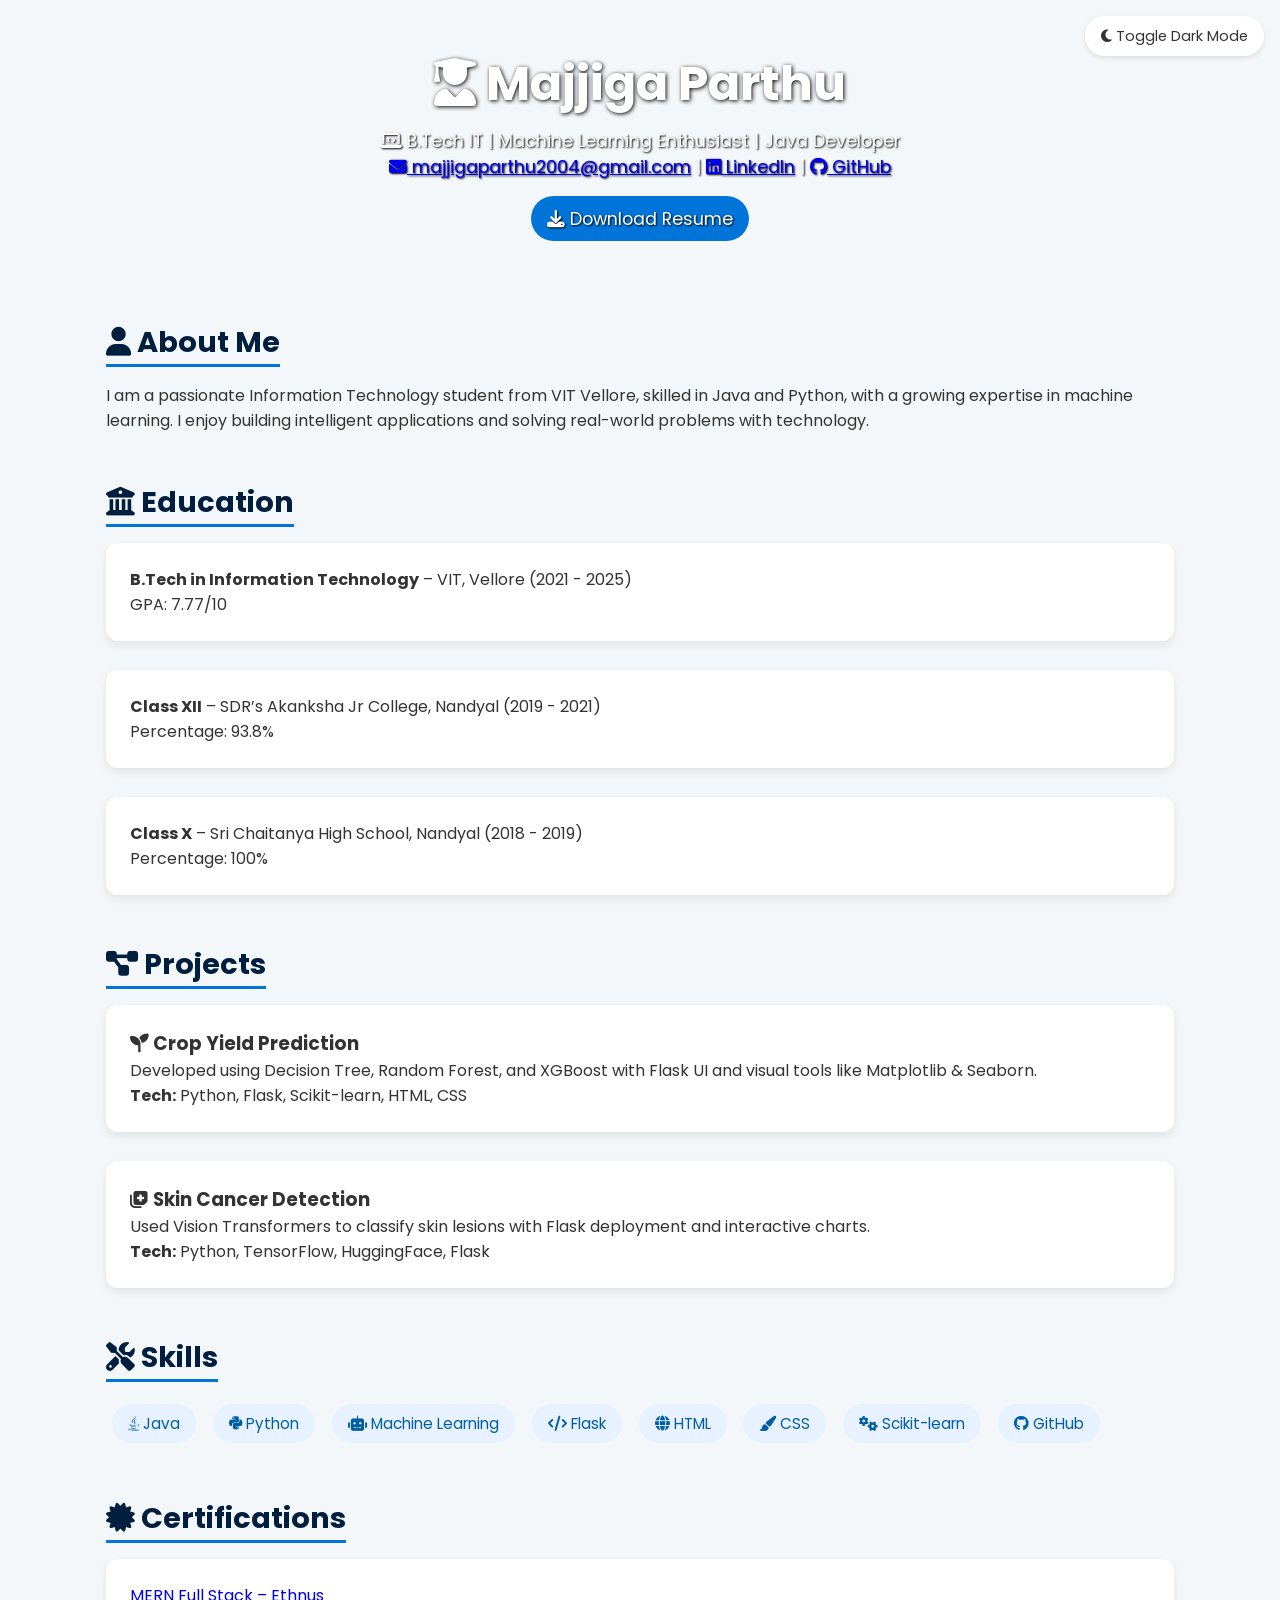
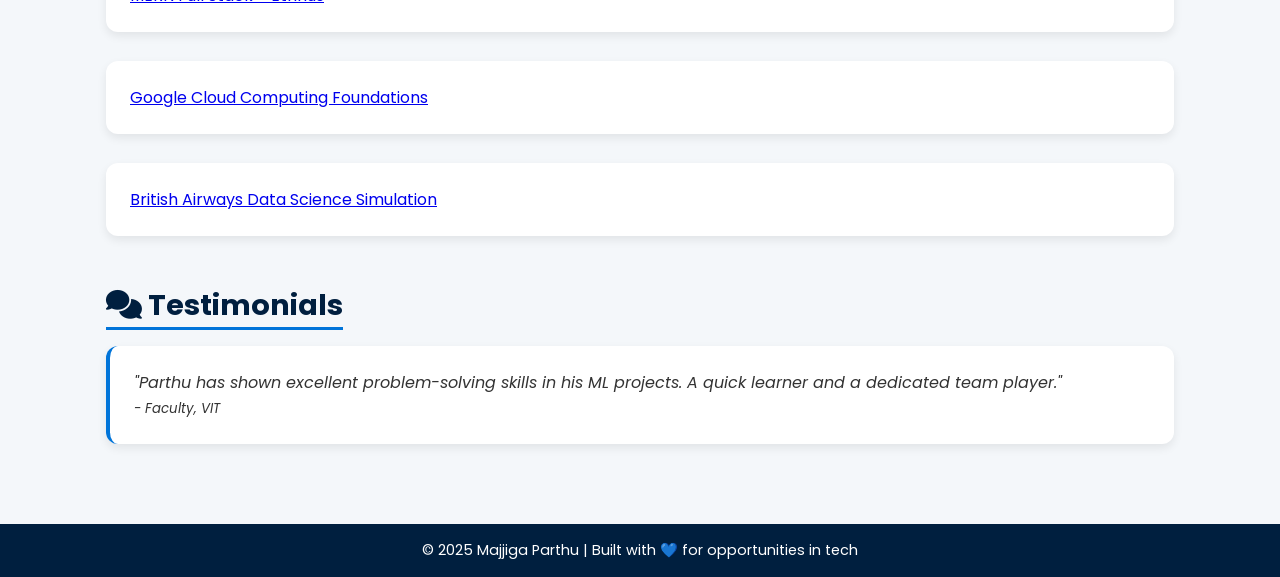
==== index.html @ ce2a1ecc "Add files via upload" ====
<!DOCTYPE html>
<html lang="en">
<head>
  <meta charset="UTF-8" />
  <meta name="viewport" content="width=device-width, initial-scale=1.0" />
  <title>Majjiga Parthu | Portfolio</title>
  <link href="https://fonts.googleapis.com/css2?family=Poppins:wght@300;500;700&display=swap" rel="stylesheet">
  <link rel="stylesheet" href="https://cdnjs.cloudflare.com/ajax/libs/font-awesome/6.5.0/css/all.min.css" crossorigin="anonymous" />
  <style>
    * { margin: 0; padding: 0; box-sizing: border-box; }
    body {
      font-family: 'Poppins', sans-serif;
      background: url('https://www.transparenttextures.com/patterns/connected.png');
      background-color: #f4f7fa;
      color: #333;
      transition: background-color 0.3s ease, color 0.3s ease;
    }
    header {
      background: url('https://images.unsplash.com/photo-1522071820081-009f0129c71c?auto=format&fit=crop&w=1350&q=80') center/cover;
      color: white;
      padding: 3rem 1rem;
      text-align: center;
    }
    header h1 {
      font-size: 3rem;
      margin-bottom: 0.5rem;
      text-shadow: 1px 1px 4px #000;
    }
    header p, header a {
      font-size: 1.1rem;
      text-shadow: 1px 1px 2px #000;
    }
    .dark-toggle {
      position: fixed;
      top: 1rem;
      right: 1rem;
      background: #fff;
      color: #333;
      padding: 0.6rem 1rem;
      border-radius: 30px;
      cursor: pointer;
      font-size: 0.9rem;
      box-shadow: 0 2px 5px rgba(0,0,0,0.1);
      z-index: 1000;
    }
    .container {
      max-width: 1100px;
      margin: auto;
      padding: 2rem 1rem;
    }
    h2 {
      color: #001f3f;
      font-size: 1.8rem;
      margin-bottom: 1rem;
      border-bottom: 3px solid #0074D9;
      display: inline-block;
    }
    .section {
      margin-bottom: 3rem;
      animation: fadeIn 1s ease-in;
    }
    .project, .education-block, .cert-block, .testimonial {
      background: white;
      padding: 1.5rem;
      border-radius: 12px;
      box-shadow: 0 4px 10px rgba(0,0,0,0.08);
      margin-bottom: 1.8rem;
    }
    .skills span {
      display: inline-block;
      background: #e7f1ff;
      color: #005fa3;
      padding: 0.5rem 1rem;
      margin: 0.4rem;
      border-radius: 20px;
      font-size: 0.95rem;
    }
    .testimonial {
      font-style: italic;
      border-left: 4px solid #0074D9;
    }
    .resume-btn {
      display: inline-block;
      margin-top: 1rem;
      padding: 0.6rem 1rem;
      background: #0074D9;
      color: white;
      border-radius: 30px;
      text-decoration: none;
    }
    .contact {
      background: #001f3f;
      color: white;
      padding: 1rem;
      text-align: center;
      font-size: 0.9rem;
    }
    .dark-mode {
      background-color: #111;
      color: #f9f9f9;
    }
    .dark-mode .project, .dark-mode .education-block, .dark-mode .cert-block, .dark-mode .testimonial {
      background: #1e1e1e;
    }
    @keyframes fadeIn {
      from { opacity: 0; transform: translateY(20px); }
      to { opacity: 1; transform: translateY(0); }
    }
  </style>
</head>
<body>
  <div class="dark-toggle" onclick="document.body.classList.toggle('dark-mode')">
    <i class="fas fa-moon"></i> Toggle Dark Mode
  </div>
  <header>
    <h1><i class="fas fa-user-graduate"></i> Majjiga Parthu</h1>
    <p><i class="fas fa-laptop-code"></i> B.Tech IT | Machine Learning Enthusiast | Java Developer</p>
    <p>
      <a href="mailto:majjigaparthu2004@gmail.com"><i class="fas fa-envelope"></i> majjigaparthu2004@gmail.com</a> |
      <a href="https://linkedin.com/in/majjigaparthu" target="_blank"><i class="fab fa-linkedin"></i> LinkedIn</a> |
      <a href="https://github.com/majjigaparthu" target="_blank"><i class="fab fa-github"></i> GitHub</a>
    </p>
    <a class="resume-btn" href="https://drive.google.com/file/d/1QNWYmvA9yGZKZ2zUHZC2v2LKwv2OZk4R/view?usp=sharing" target="_blank">
      <i class="fas fa-download"></i> Download Resume
    </a>
  </header>

  <div class="container">
    <div class="section">
      <h2><i class="fas fa-user"></i> About Me</h2>
      <p>I am a passionate Information Technology student from VIT Vellore, skilled in Java and Python, with a growing expertise in machine learning. I enjoy building intelligent applications and solving real-world problems with technology.</p>
    </div>

    <div class="section">
      <h2><i class="fas fa-university"></i> Education</h2>
      <div class="education-block">
        <strong>B.Tech in Information Technology</strong> – VIT, Vellore (2021 - 2025)<br/>GPA: 7.77/10
      </div>
      <div class="education-block">
        <strong>Class XII</strong> – SDR’s Akanksha Jr College, Nandyal (2019 - 2021)<br/>Percentage: 93.8%
      </div>
      <div class="education-block">
        <strong>Class X</strong> – Sri Chaitanya High School, Nandyal (2018 - 2019)<br/>Percentage: 100%
      </div>
    </div>

    <div class="section">
      <h2><i class="fas fa-project-diagram"></i> Projects</h2>
      <div class="project">
        <h3><i class="fas fa-seedling"></i> Crop Yield Prediction</h3>
        <p>Developed using Decision Tree, Random Forest, and XGBoost with Flask UI and visual tools like Matplotlib & Seaborn.</p>
        <p><strong>Tech:</strong> Python, Flask, Scikit-learn, HTML, CSS</p>
      </div>
      <div class="project">
        <h3><i class="fas fa-notes-medical"></i> Skin Cancer Detection</h3>
        <p>Used Vision Transformers to classify skin lesions with Flask deployment and interactive charts.</p>
        <p><strong>Tech:</strong> Python, TensorFlow, HuggingFace, Flask</p>
      </div>
    </div>

    <div class="section">
      <h2><i class="fas fa-tools"></i> Skills</h2>
      <div class="skills">
        <span><i class="fab fa-java"></i> Java</span>
        <span><i class="fab fa-python"></i> Python</span>
        <span><i class="fas fa-robot"></i> Machine Learning</span>
        <span><i class="fas fa-code"></i> Flask</span>
        <span><i class="fas fa-globe"></i> HTML</span>
        <span><i class="fas fa-paint-brush"></i> CSS</span>
        <span><i class="fas fa-cogs"></i> Scikit-learn</span>
        <span><i class="fab fa-github"></i> GitHub</span>
      </div>
    </div>

    <div class="section">
      <h2><i class="fas fa-certificate"></i> Certifications</h2>
      <div class="cert-block">
        <a href="https://drive.google.com/file/d/1TAq2lgSChCT0bVQu0QEBgh1_pzq6dDM3/view?usp=sharing" target="_blank">MERN Full Stack – Ethnus</a>
      </div>
      <div class="cert-block">
        <a href="https://drive.google.com/file/d/1j60cG4gsbuK1_XK9jXneSBzbaMVG6s2e/view?usp=sharing" target="_blank">Google Cloud Computing Foundations</a>
      </div>
      <div class="cert-block">
        <a href="https://drive.google.com/file/d/13ejUbgXG9OzSbZu1PFc1P-TKfFFwJHSD/view?usp=sharing" target="_blank">British Airways Data Science Simulation</a>
      </div>
    </div>

    <div class="section">
      <h2><i class="fas fa-comments"></i> Testimonials</h2>
      <div class="testimonial">
        "Parthu has shown excellent problem-solving skills in his ML projects. A quick learner and a dedicated team player."
        <br><small>- Faculty, VIT</small>
      </div>
    </div>
  </div>

  <div class="contact">
    <p>&copy; 2025 Majjiga Parthu | Built with 💙 for opportunities in tech</p>
  </div>
</body>
</html>
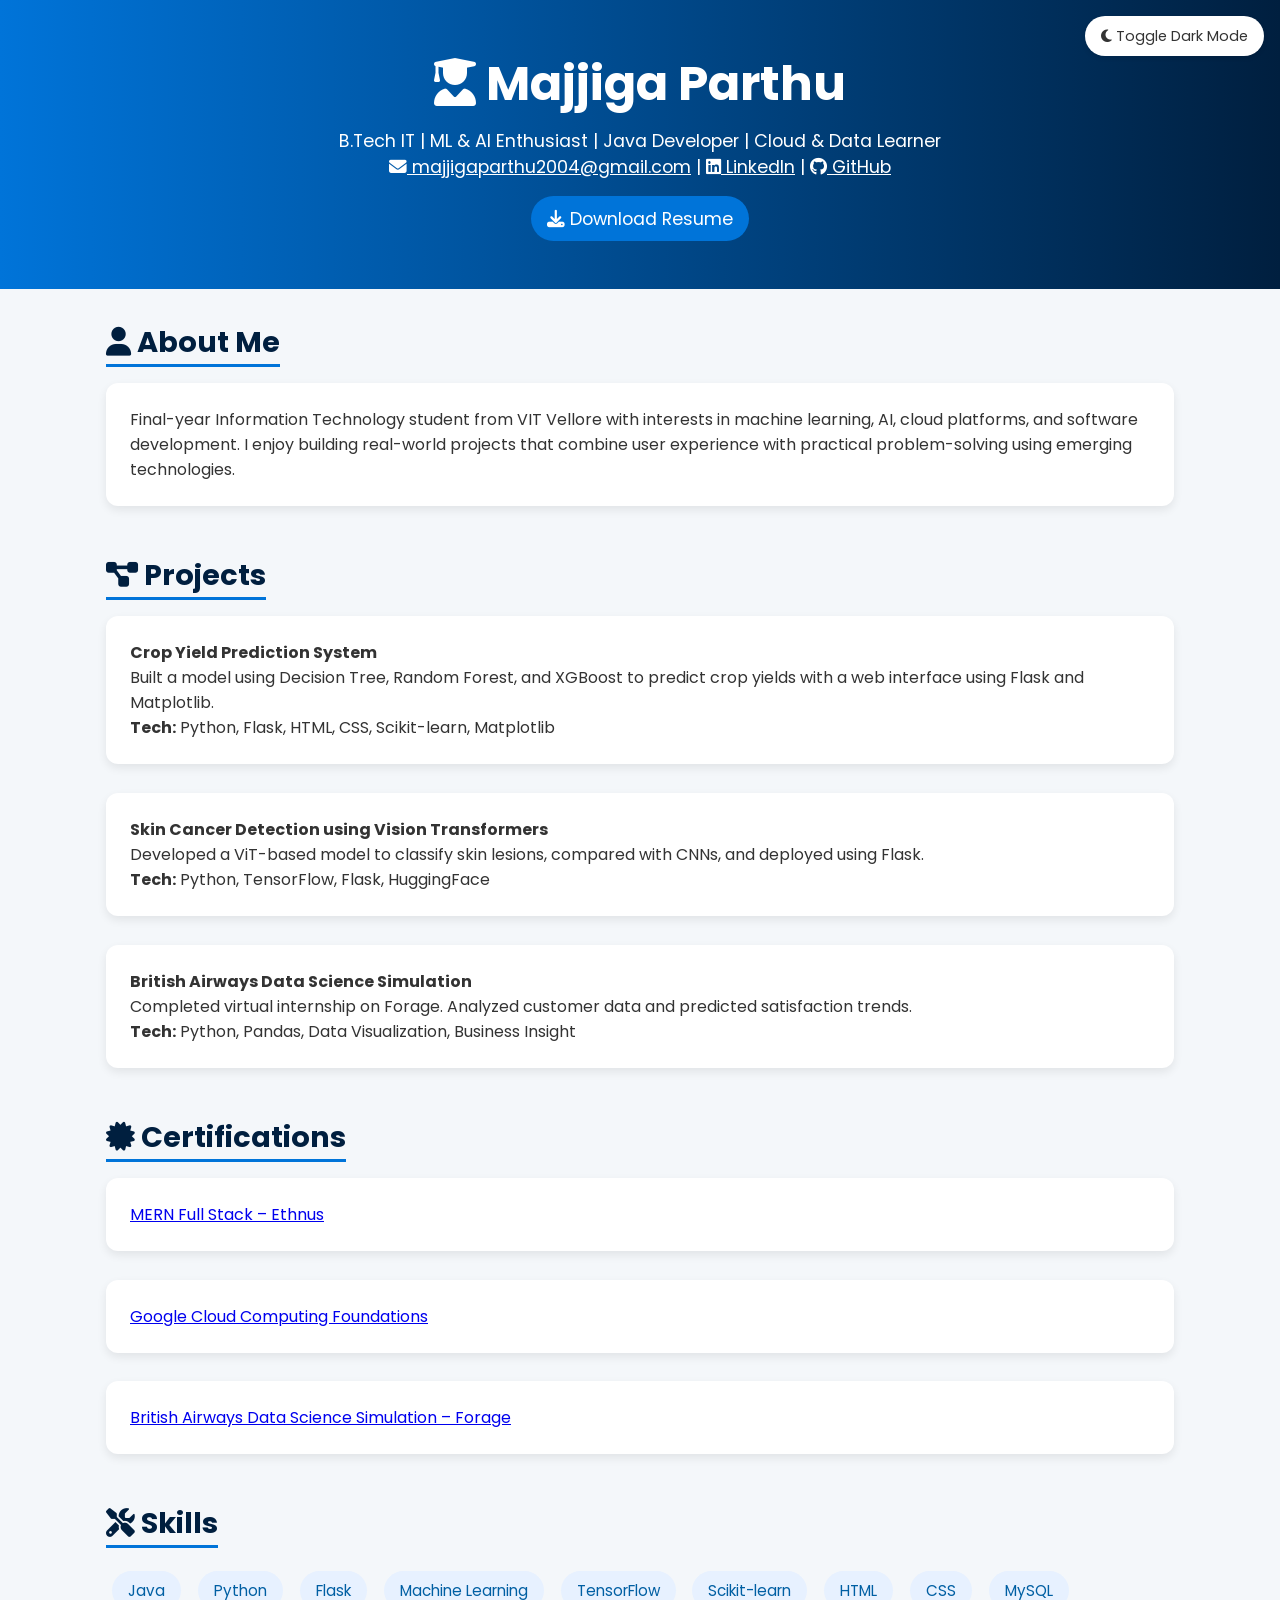
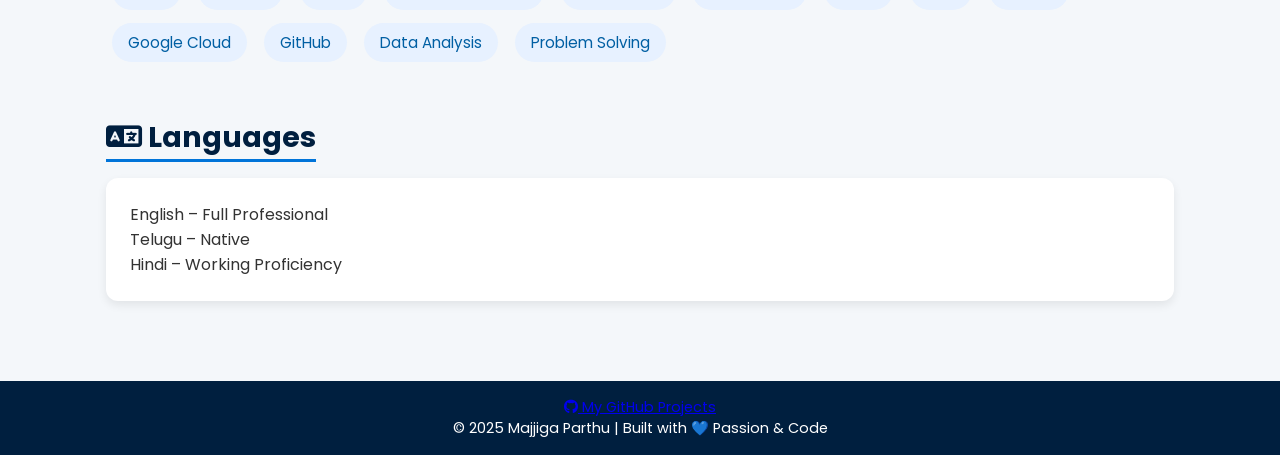
==== commit 4bcbf740: "Add files via upload" ====
--- a/index.html
+++ b/index.html
@@ -10,13 +10,11 @@
     * { margin: 0; padding: 0; box-sizing: border-box; }
     body {
       font-family: 'Poppins', sans-serif;
-      background: url('https://www.transparenttextures.com/patterns/connected.png');
       background-color: #f4f7fa;
       color: #333;
-      transition: background-color 0.3s ease, color 0.3s ease;
     }
     header {
-      background: url('https://images.unsplash.com/photo-1522071820081-009f0129c71c?auto=format&fit=crop&w=1350&q=80') center/cover;
+      background: linear-gradient(to right, #0074D9, #001f3f);
       color: white;
       padding: 3rem 1rem;
       text-align: center;
@@ -24,11 +22,10 @@
     header h1 {
       font-size: 3rem;
       margin-bottom: 0.5rem;
-      text-shadow: 1px 1px 4px #000;
     }
     header p, header a {
       font-size: 1.1rem;
-      text-shadow: 1px 1px 2px #000;
+      color: #fff;
     }
     .dark-toggle {
       position: fixed;
@@ -57,9 +54,8 @@
     }
     .section {
       margin-bottom: 3rem;
-      animation: fadeIn 1s ease-in;
     }
-    .project, .education-block, .cert-block, .testimonial {
+    .block {
       background: white;
       padding: 1.5rem;
       border-radius: 12px;
@@ -74,10 +70,6 @@
       margin: 0.4rem;
       border-radius: 20px;
       font-size: 0.95rem;
-    }
-    .testimonial {
-      font-style: italic;
-      border-left: 4px solid #0074D9;
     }
     .resume-btn {
       display: inline-block;
@@ -95,17 +87,6 @@
       text-align: center;
       font-size: 0.9rem;
     }
-    .dark-mode {
-      background-color: #111;
-      color: #f9f9f9;
-    }
-    .dark-mode .project, .dark-mode .education-block, .dark-mode .cert-block, .dark-mode .testimonial {
-      background: #1e1e1e;
-    }
-    @keyframes fadeIn {
-      from { opacity: 0; transform: translateY(20px); }
-      to { opacity: 1; transform: translateY(0); }
-    }
   </style>
 </head>
 <body>
@@ -114,13 +95,13 @@
   </div>
   <header>
     <h1><i class="fas fa-user-graduate"></i> Majjiga Parthu</h1>
-    <p><i class="fas fa-laptop-code"></i> B.Tech IT | Machine Learning Enthusiast | Java Developer</p>
+    <p>B.Tech IT | ML & AI Enthusiast | Java Developer | Cloud & Data Learner</p>
     <p>
       <a href="mailto:majjigaparthu2004@gmail.com"><i class="fas fa-envelope"></i> majjigaparthu2004@gmail.com</a> |
       <a href="https://linkedin.com/in/majjigaparthu" target="_blank"><i class="fab fa-linkedin"></i> LinkedIn</a> |
       <a href="https://github.com/majjigaparthu" target="_blank"><i class="fab fa-github"></i> GitHub</a>
     </p>
-    <a class="resume-btn" href="https://drive.google.com/file/d/1QNWYmvA9yGZKZ2zUHZC2v2LKwv2OZk4R/view?usp=sharing" target="_blank">
+    <a class="resume-btn" href="https://drive.google.com/file/d/1IBHWoIm_-10Z3gef0_3VVFaiUUsa8BOd/view?usp=sharing" target="_blank">
       <i class="fas fa-download"></i> Download Resume
     </a>
   </header>
@@ -128,74 +109,75 @@
   <div class="container">
     <div class="section">
       <h2><i class="fas fa-user"></i> About Me</h2>
-      <p>I am a passionate Information Technology student from VIT Vellore, skilled in Java and Python, with a growing expertise in machine learning. I enjoy building intelligent applications and solving real-world problems with technology.</p>
-    </div>
-
-    <div class="section">
-      <h2><i class="fas fa-university"></i> Education</h2>
-      <div class="education-block">
-        <strong>B.Tech in Information Technology</strong> – VIT, Vellore (2021 - 2025)<br/>GPA: 7.77/10
-      </div>
-      <div class="education-block">
-        <strong>Class XII</strong> – SDR’s Akanksha Jr College, Nandyal (2019 - 2021)<br/>Percentage: 93.8%
-      </div>
-      <div class="education-block">
-        <strong>Class X</strong> – Sri Chaitanya High School, Nandyal (2018 - 2019)<br/>Percentage: 100%
+      <div class="block">
+        <p>Final-year Information Technology student from VIT Vellore with interests in machine learning, AI, cloud platforms, and software development. I enjoy building real-world projects that combine user experience with practical problem-solving using emerging technologies.</p>
       </div>
     </div>
 
     <div class="section">
       <h2><i class="fas fa-project-diagram"></i> Projects</h2>
-      <div class="project">
-        <h3><i class="fas fa-seedling"></i> Crop Yield Prediction</h3>
-        <p>Developed using Decision Tree, Random Forest, and XGBoost with Flask UI and visual tools like Matplotlib & Seaborn.</p>
-        <p><strong>Tech:</strong> Python, Flask, Scikit-learn, HTML, CSS</p>
+      <div class="block">
+        <strong>Crop Yield Prediction System</strong><br/>
+        Built a model using Decision Tree, Random Forest, and XGBoost to predict crop yields with a web interface using Flask and Matplotlib.
+        <br/><strong>Tech:</strong> Python, Flask, HTML, CSS, Scikit-learn, Matplotlib
       </div>
-      <div class="project">
-        <h3><i class="fas fa-notes-medical"></i> Skin Cancer Detection</h3>
-        <p>Used Vision Transformers to classify skin lesions with Flask deployment and interactive charts.</p>
-        <p><strong>Tech:</strong> Python, TensorFlow, HuggingFace, Flask</p>
+      <div class="block">
+        <strong>Skin Cancer Detection using Vision Transformers</strong><br/>
+        Developed a ViT-based model to classify skin lesions, compared with CNNs, and deployed using Flask.
+        <br/><strong>Tech:</strong> Python, TensorFlow, Flask, HuggingFace
+      </div>
+      <div class="block">
+        <strong>British Airways Data Science Simulation</strong><br/>
+        Completed virtual internship on Forage. Analyzed customer data and predicted satisfaction trends.
+        <br/><strong>Tech:</strong> Python, Pandas, Data Visualization, Business Insight
+      </div>
+    </div>
+
+    <div class="section">
+      <h2><i class="fas fa-certificate"></i> Certifications</h2>
+      <div class="block">
+        <a href="https://drive.google.com/file/d/1TAq2lgSChCT0bVQu0QEBgh1_pzq6dDM3/view?usp=sharing" target="_blank">MERN Full Stack – Ethnus</a>
+      </div>
+      <div class="block">
+        <a href="https://drive.google.com/file/d/1j60cG4gsbuK1_XK9jXneSBzbaMVG6s2e/view?usp=sharing" target="_blank">Google Cloud Computing Foundations</a>
+      </div>
+      <div class="block">
+        <a href="https://drive.google.com/file/d/13ejUbgXG9OzSbZu1PFc1P-TKfFFwJHSD/view?usp=sharing" target="_blank">British Airways Data Science Simulation – Forage</a>
       </div>
     </div>
 
     <div class="section">
       <h2><i class="fas fa-tools"></i> Skills</h2>
       <div class="skills">
-        <span><i class="fab fa-java"></i> Java</span>
-        <span><i class="fab fa-python"></i> Python</span>
-        <span><i class="fas fa-robot"></i> Machine Learning</span>
-        <span><i class="fas fa-code"></i> Flask</span>
-        <span><i class="fas fa-globe"></i> HTML</span>
-        <span><i class="fas fa-paint-brush"></i> CSS</span>
-        <span><i class="fas fa-cogs"></i> Scikit-learn</span>
-        <span><i class="fab fa-github"></i> GitHub</span>
+        <span>Java</span>
+        <span>Python</span>
+        <span>Flask</span>
+        <span>Machine Learning</span>
+        <span>TensorFlow</span>
+        <span>Scikit-learn</span>
+        <span>HTML</span>
+        <span>CSS</span>
+        <span>MySQL</span>
+        <span>Google Cloud</span>
+        <span>GitHub</span>
+        <span>Data Analysis</span>
+        <span>Problem Solving</span>
       </div>
     </div>
 
     <div class="section">
-      <h2><i class="fas fa-certificate"></i> Certifications</h2>
-      <div class="cert-block">
-        <a href="https://drive.google.com/file/d/1TAq2lgSChCT0bVQu0QEBgh1_pzq6dDM3/view?usp=sharing" target="_blank">MERN Full Stack – Ethnus</a>
-      </div>
-      <div class="cert-block">
-        <a href="https://drive.google.com/file/d/1j60cG4gsbuK1_XK9jXneSBzbaMVG6s2e/view?usp=sharing" target="_blank">Google Cloud Computing Foundations</a>
-      </div>
-      <div class="cert-block">
-        <a href="https://drive.google.com/file/d/13ejUbgXG9OzSbZu1PFc1P-TKfFFwJHSD/view?usp=sharing" target="_blank">British Airways Data Science Simulation</a>
-      </div>
-    </div>
-
-    <div class="section">
-      <h2><i class="fas fa-comments"></i> Testimonials</h2>
-      <div class="testimonial">
-        "Parthu has shown excellent problem-solving skills in his ML projects. A quick learner and a dedicated team player."
-        <br><small>- Faculty, VIT</small>
+      <h2><i class="fas fa-language"></i> Languages</h2>
+      <div class="block">
+        English – Full Professional<br/>
+        Telugu – Native<br/>
+        Hindi – Working Proficiency
       </div>
     </div>
   </div>
 
   <div class="contact">
-    <p>&copy; 2025 Majjiga Parthu | Built with 💙 for opportunities in tech</p>
+    <p><a href="https://github.com/majjigaparthu" target="_blank"><i class="fab fa-github"></i> My GitHub Projects</a><br/>
+    &copy; 2025 Majjiga Parthu | Built with 💙 Passion & Code</p>
   </div>
 </body>
 </html>
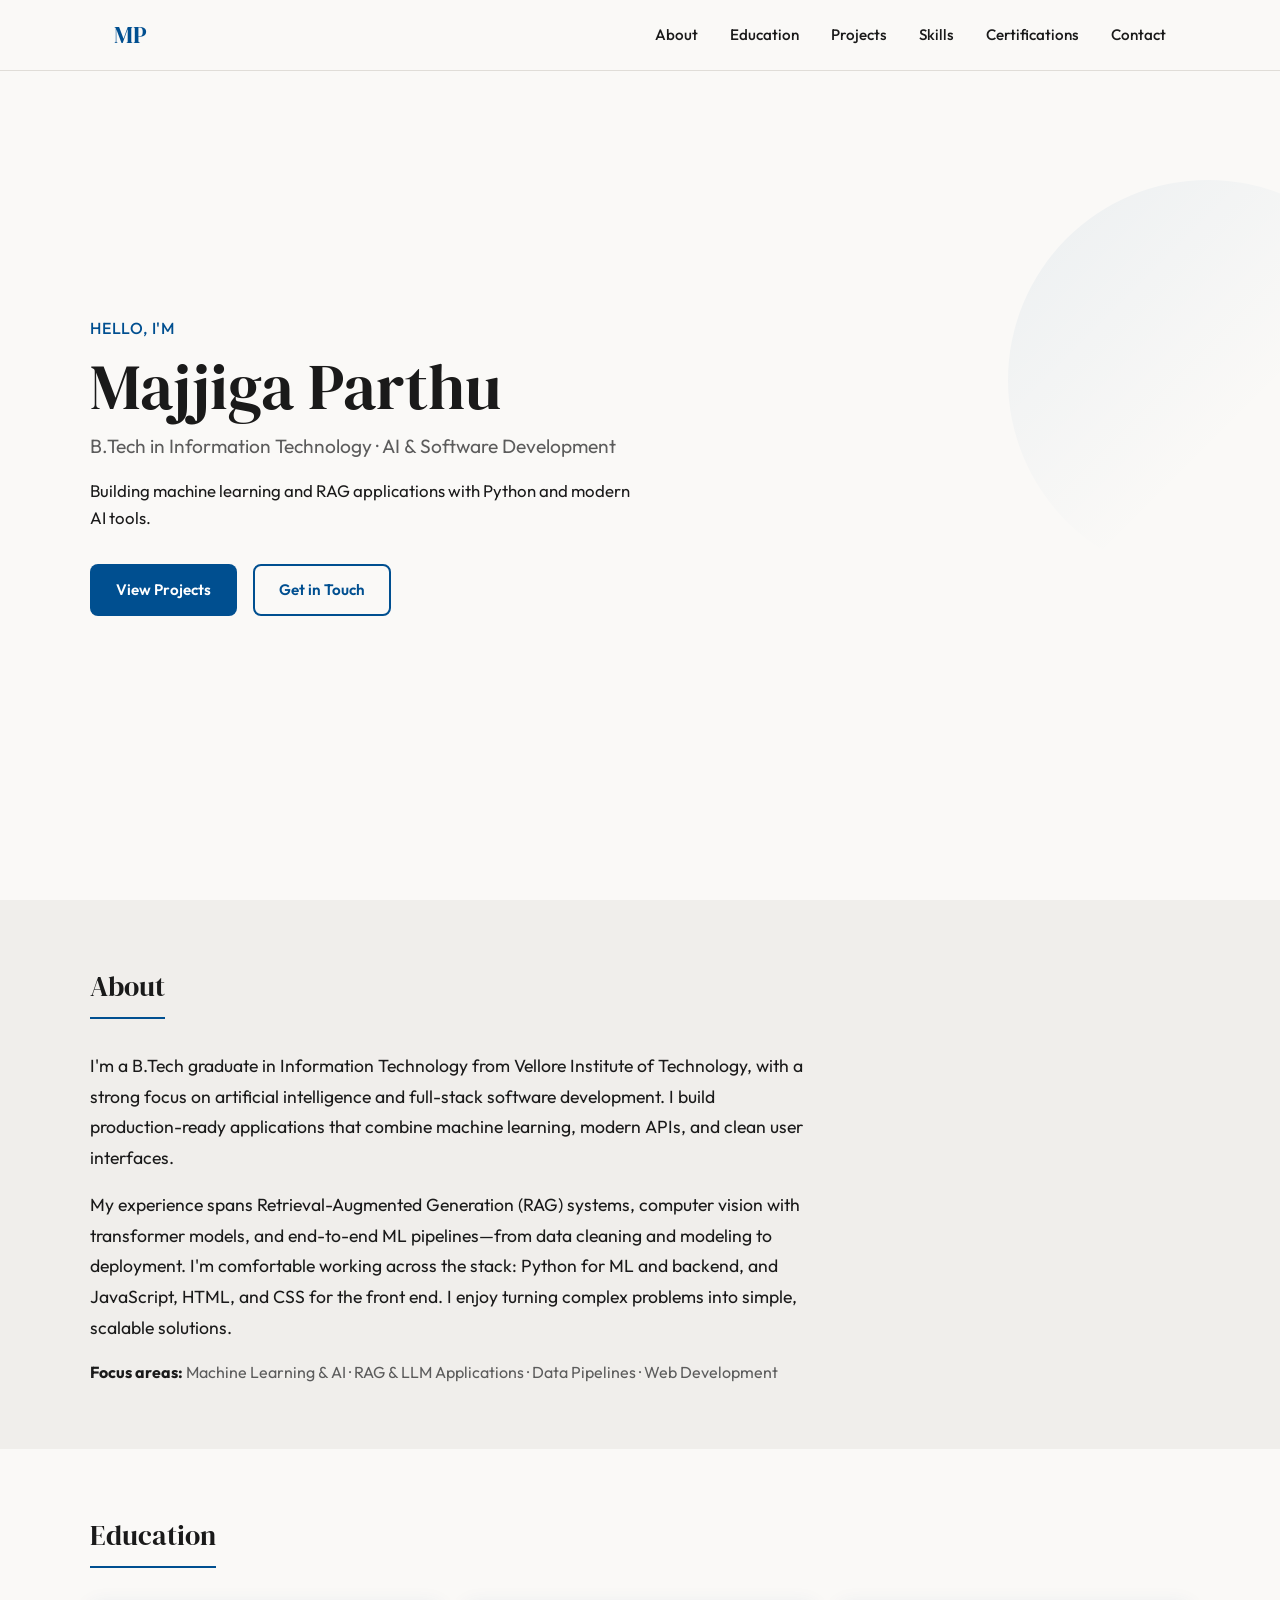
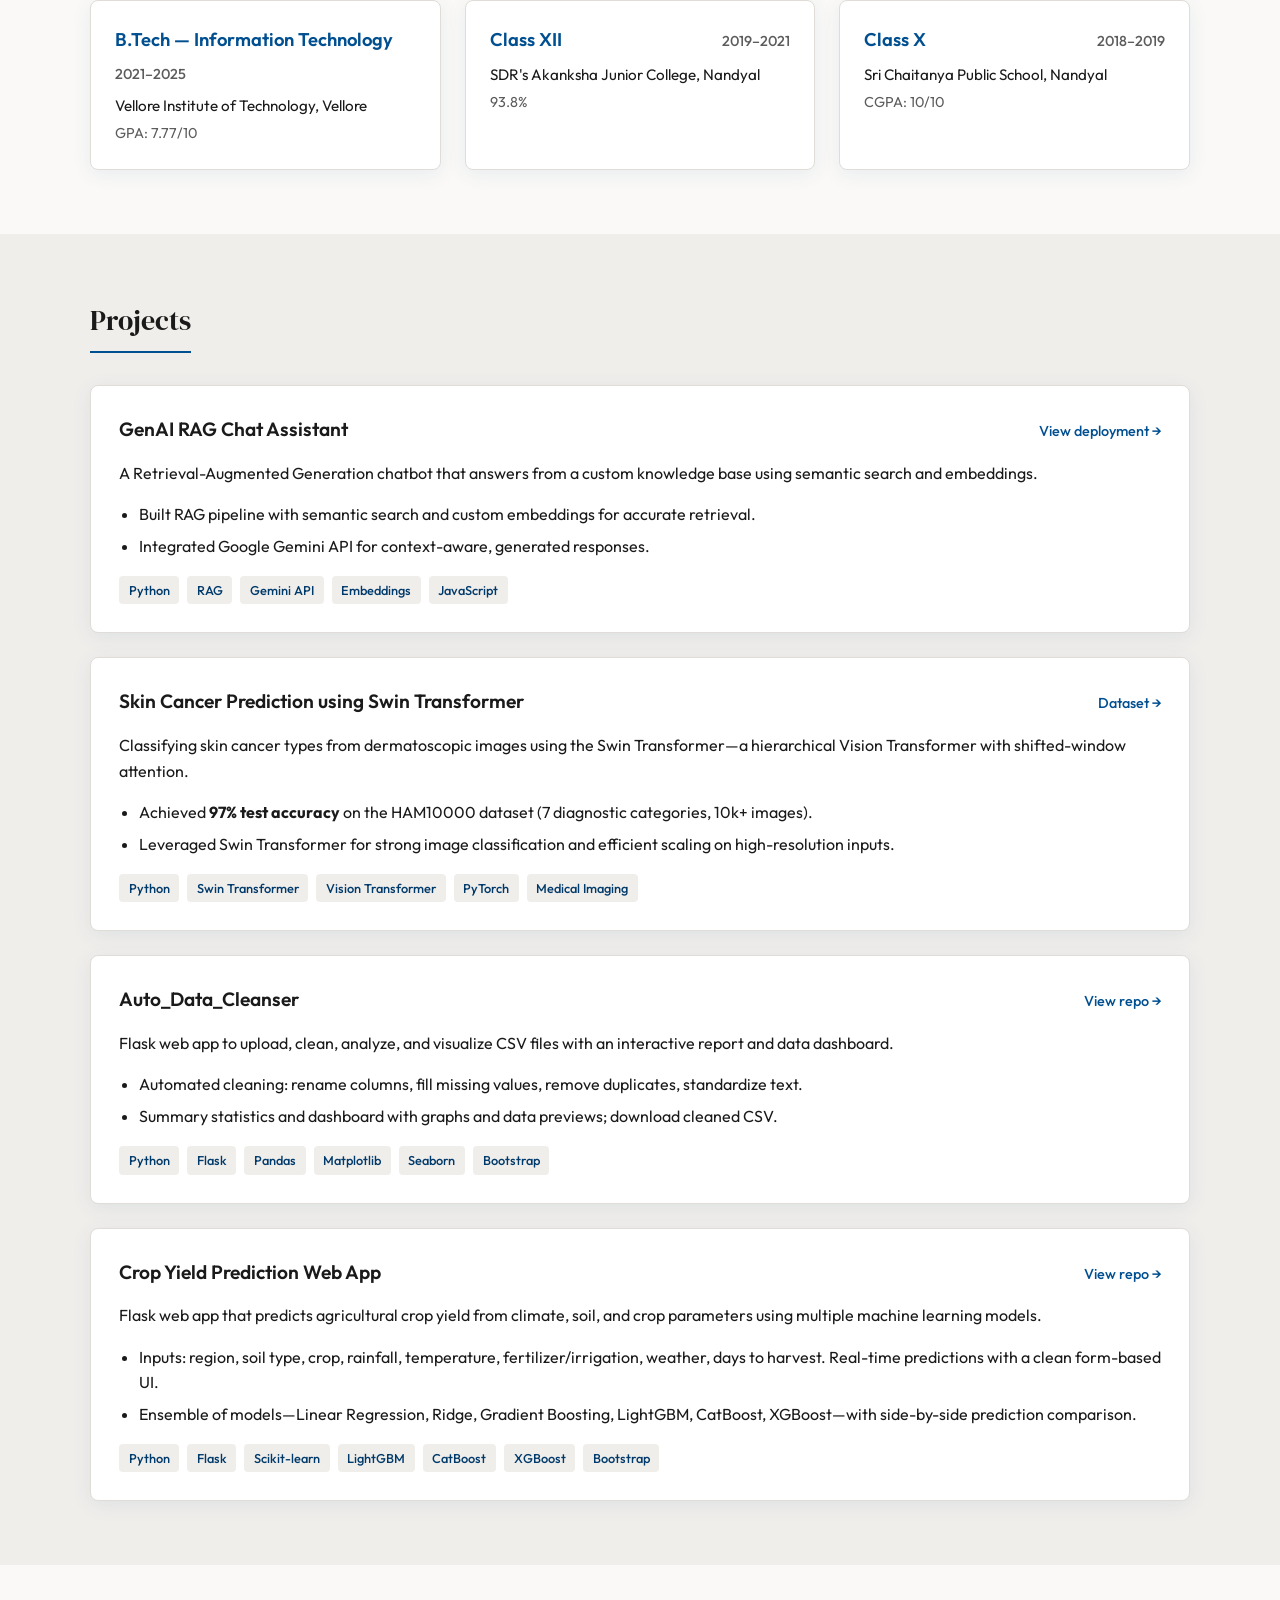
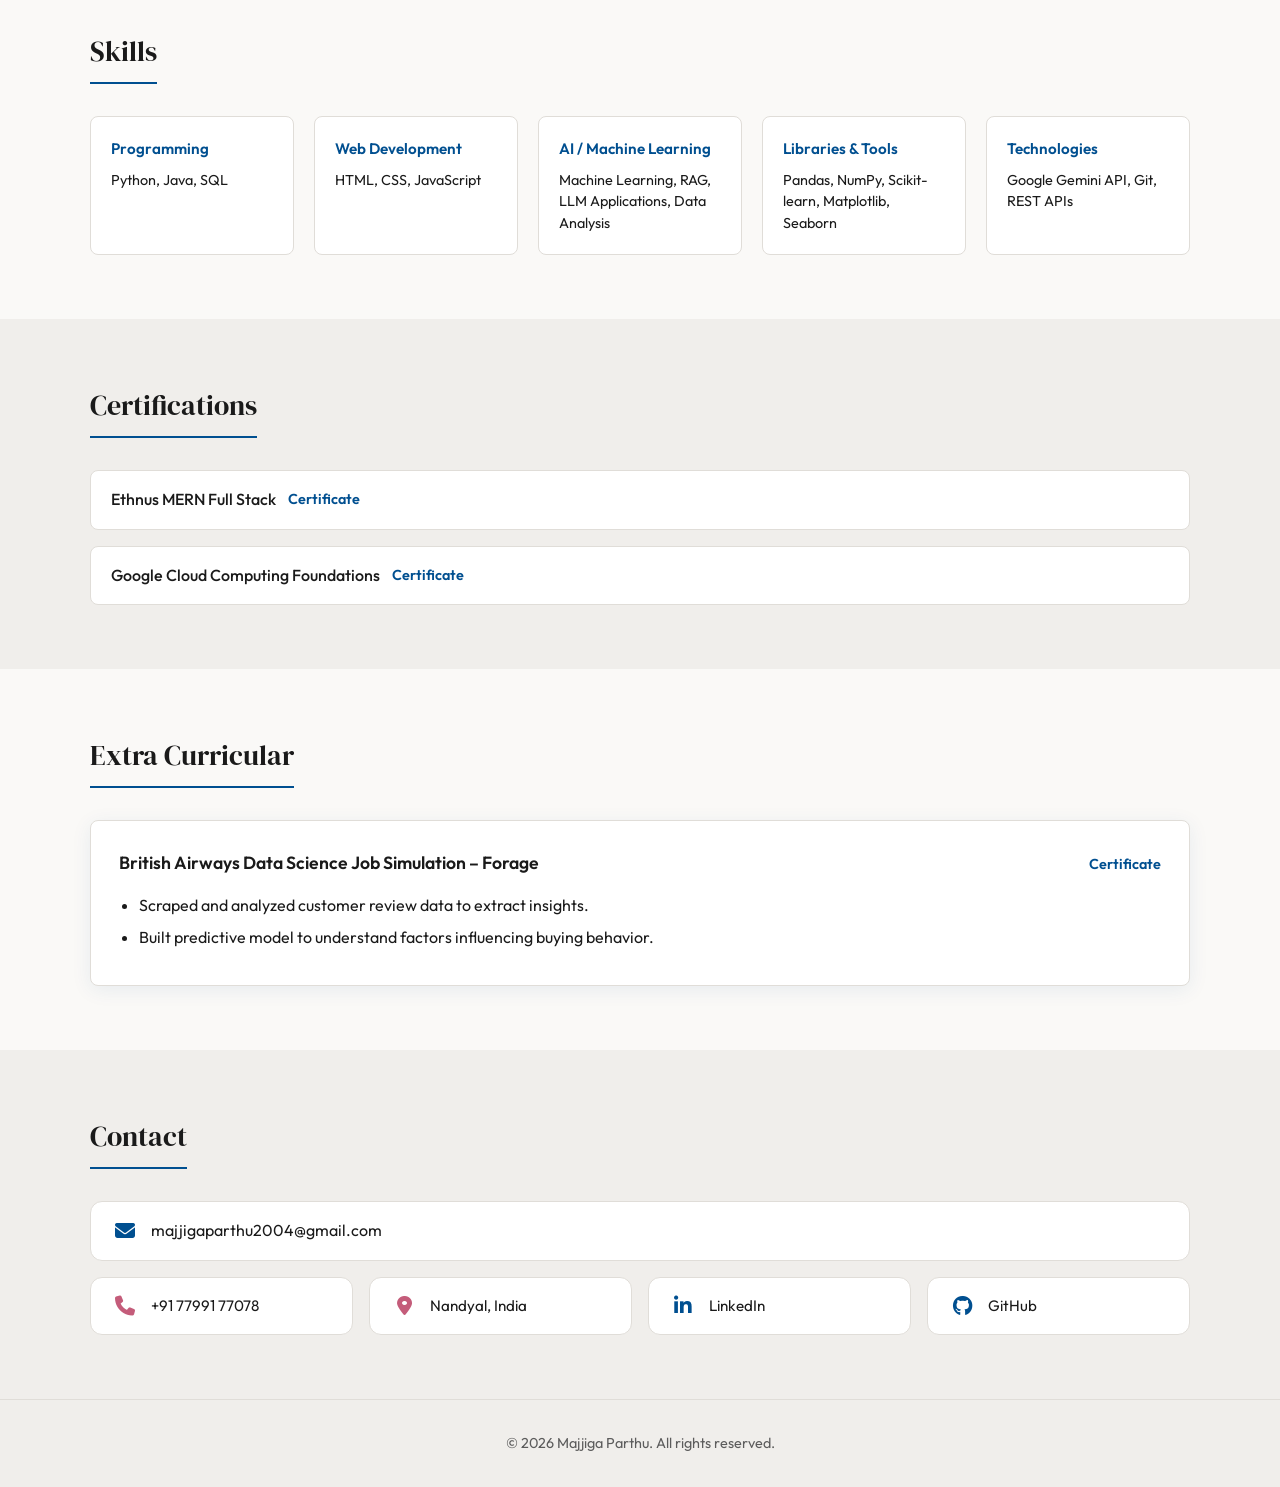
==== commit bd67bb02: "Initial commit" ====
--- a/index.html
+++ b/index.html
@@ -1,183 +1,248 @@
-<!DOCTYPE html>
-<html lang="en">
-<head>
-  <meta charset="UTF-8" />
-  <meta name="viewport" content="width=device-width, initial-scale=1.0" />
-  <title>Majjiga Parthu | Portfolio</title>
-  <link href="https://fonts.googleapis.com/css2?family=Poppins:wght@300;500;700&display=swap" rel="stylesheet">
-  <link rel="stylesheet" href="https://cdnjs.cloudflare.com/ajax/libs/font-awesome/6.5.0/css/all.min.css" crossorigin="anonymous" />
-  <style>
-    * { margin: 0; padding: 0; box-sizing: border-box; }
-    body {
-      font-family: 'Poppins', sans-serif;
-      background-color: #f4f7fa;
-      color: #333;
-    }
-    header {
-      background: linear-gradient(to right, #0074D9, #001f3f);
-      color: white;
-      padding: 3rem 1rem;
-      text-align: center;
-    }
-    header h1 {
-      font-size: 3rem;
-      margin-bottom: 0.5rem;
-    }
-    header p, header a {
-      font-size: 1.1rem;
-      color: #fff;
-    }
-    .dark-toggle {
-      position: fixed;
-      top: 1rem;
-      right: 1rem;
-      background: #fff;
-      color: #333;
-      padding: 0.6rem 1rem;
-      border-radius: 30px;
-      cursor: pointer;
-      font-size: 0.9rem;
-      box-shadow: 0 2px 5px rgba(0,0,0,0.1);
-      z-index: 1000;
-    }
-    .container {
-      max-width: 1100px;
-      margin: auto;
-      padding: 2rem 1rem;
-    }
-    h2 {
-      color: #001f3f;
-      font-size: 1.8rem;
-      margin-bottom: 1rem;
-      border-bottom: 3px solid #0074D9;
-      display: inline-block;
-    }
-    .section {
-      margin-bottom: 3rem;
-    }
-    .block {
-      background: white;
-      padding: 1.5rem;
-      border-radius: 12px;
-      box-shadow: 0 4px 10px rgba(0,0,0,0.08);
-      margin-bottom: 1.8rem;
-    }
-    .skills span {
-      display: inline-block;
-      background: #e7f1ff;
-      color: #005fa3;
-      padding: 0.5rem 1rem;
-      margin: 0.4rem;
-      border-radius: 20px;
-      font-size: 0.95rem;
-    }
-    .resume-btn {
-      display: inline-block;
-      margin-top: 1rem;
-      padding: 0.6rem 1rem;
-      background: #0074D9;
-      color: white;
-      border-radius: 30px;
-      text-decoration: none;
-    }
-    .contact {
-      background: #001f3f;
-      color: white;
-      padding: 1rem;
-      text-align: center;
-      font-size: 0.9rem;
-    }
-  </style>
-</head>
-<body>
-  <div class="dark-toggle" onclick="document.body.classList.toggle('dark-mode')">
-    <i class="fas fa-moon"></i> Toggle Dark Mode
-  </div>
-  <header>
-    <h1><i class="fas fa-user-graduate"></i> Majjiga Parthu</h1>
-    <p>B.Tech IT | ML & AI Enthusiast | Java Developer | Cloud & Data Learner</p>
-    <p>
-      <a href="mailto:majjigaparthu2004@gmail.com"><i class="fas fa-envelope"></i> majjigaparthu2004@gmail.com</a> |
-      <a href="https://linkedin.com/in/majjigaparthu" target="_blank"><i class="fab fa-linkedin"></i> LinkedIn</a> |
-      <a href="https://github.com/majjigaparthu" target="_blank"><i class="fab fa-github"></i> GitHub</a>
-    </p>
-    <a class="resume-btn" href="https://drive.google.com/file/d/1IBHWoIm_-10Z3gef0_3VVFaiUUsa8BOd/view?usp=sharing" target="_blank">
-      <i class="fas fa-download"></i> Download Resume
-    </a>
-  </header>
-
-  <div class="container">
-    <div class="section">
-      <h2><i class="fas fa-user"></i> About Me</h2>
-      <div class="block">
-        <p>Final-year Information Technology student from VIT Vellore with interests in machine learning, AI, cloud platforms, and software development. I enjoy building real-world projects that combine user experience with practical problem-solving using emerging technologies.</p>
-      </div>
-    </div>
-
-    <div class="section">
-      <h2><i class="fas fa-project-diagram"></i> Projects</h2>
-      <div class="block">
-        <strong>Crop Yield Prediction System</strong><br/>
-        Built a model using Decision Tree, Random Forest, and XGBoost to predict crop yields with a web interface using Flask and Matplotlib.
-        <br/><strong>Tech:</strong> Python, Flask, HTML, CSS, Scikit-learn, Matplotlib
-      </div>
-      <div class="block">
-        <strong>Skin Cancer Detection using Vision Transformers</strong><br/>
-        Developed a ViT-based model to classify skin lesions, compared with CNNs, and deployed using Flask.
-        <br/><strong>Tech:</strong> Python, TensorFlow, Flask, HuggingFace
-      </div>
-      <div class="block">
-        <strong>British Airways Data Science Simulation</strong><br/>
-        Completed virtual internship on Forage. Analyzed customer data and predicted satisfaction trends.
-        <br/><strong>Tech:</strong> Python, Pandas, Data Visualization, Business Insight
-      </div>
-    </div>
-
-    <div class="section">
-      <h2><i class="fas fa-certificate"></i> Certifications</h2>
-      <div class="block">
-        <a href="https://drive.google.com/file/d/1TAq2lgSChCT0bVQu0QEBgh1_pzq6dDM3/view?usp=sharing" target="_blank">MERN Full Stack – Ethnus</a>
-      </div>
-      <div class="block">
-        <a href="https://drive.google.com/file/d/1j60cG4gsbuK1_XK9jXneSBzbaMVG6s2e/view?usp=sharing" target="_blank">Google Cloud Computing Foundations</a>
-      </div>
-      <div class="block">
-        <a href="https://drive.google.com/file/d/13ejUbgXG9OzSbZu1PFc1P-TKfFFwJHSD/view?usp=sharing" target="_blank">British Airways Data Science Simulation – Forage</a>
-      </div>
-    </div>
-
-    <div class="section">
-      <h2><i class="fas fa-tools"></i> Skills</h2>
-      <div class="skills">
-        <span>Java</span>
-        <span>Python</span>
-        <span>Flask</span>
-        <span>Machine Learning</span>
-        <span>TensorFlow</span>
-        <span>Scikit-learn</span>
-        <span>HTML</span>
-        <span>CSS</span>
-        <span>MySQL</span>
-        <span>Google Cloud</span>
-        <span>GitHub</span>
-        <span>Data Analysis</span>
-        <span>Problem Solving</span>
-      </div>
-    </div>
-
-    <div class="section">
-      <h2><i class="fas fa-language"></i> Languages</h2>
-      <div class="block">
-        English – Full Professional<br/>
-        Telugu – Native<br/>
-        Hindi – Working Proficiency
-      </div>
-    </div>
-  </div>
-
-  <div class="contact">
-    <p><a href="https://github.com/majjigaparthu" target="_blank"><i class="fab fa-github"></i> My GitHub Projects</a><br/>
-    &copy; 2025 Majjiga Parthu | Built with 💙 Passion & Code</p>
-  </div>
-</body>
-</html>
+<!DOCTYPE html>
+<html lang="en">
+<head>
+  <meta charset="UTF-8">
+  <meta name="viewport" content="width=device-width, initial-scale=1.0">
+  <title>Majjiga Parthu — Portfolio</title>
+  <link rel="preconnect" href="https://fonts.googleapis.com">
+  <link rel="preconnect" href="https://fonts.gstatic.com" crossorigin>
+  <link href="https://fonts.googleapis.com/css2?family=DM+Serif+Display:ital@0;1&family=Outfit:wght@300;400;500;600;700&display=swap" rel="stylesheet">
+  <link rel="stylesheet" href="https://cdnjs.cloudflare.com/ajax/libs/font-awesome/6.5.1/css/all.min.css" integrity="sha512-DTOQO9RWCH3ppGqcWaEA1BIZOC6xxalwEsw9c2QQeAIftl+Vegovlnee1c9QX4TctnWMn13TZye+giMm8e2LwA==" crossorigin="anonymous" referrerpolicy="no-referrer">
+  <link rel="stylesheet" href="styles.css">
+</head>
+<body>
+  <header class="site-header">
+    <nav class="nav">
+      <a href="#hero" class="nav-logo">MP</a>
+      <ul class="nav-links">
+        <li><a href="#about">About</a></li>
+        <li><a href="#education">Education</a></li>
+        <li><a href="#projects">Projects</a></li>
+        <li><a href="#skills">Skills</a></li>
+        <li><a href="#certifications">Certifications</a></li>
+        <li><a href="#contact">Contact</a></li>
+      </ul>
+      <button class="nav-toggle" aria-label="Toggle menu" aria-expanded="false">
+        <span></span><span></span><span></span>
+      </button>
+    </nav>
+  </header>
+
+  <main>
+    <section id="hero" class="hero">
+      <div class="hero-content">
+        <p class="hero-greeting">Hello, I'm</p>
+        <h1 class="hero-title">Majjiga Parthu</h1>
+        <p class="hero-tagline">B.Tech in Information Technology · AI & Software Development</p>
+        <p class="hero-summary">Building machine learning and RAG applications with Python and modern AI tools.</p>
+        <div class="hero-cta">
+          <a href="#projects" class="btn btn-primary">View Projects</a>
+          <a href="#contact" class="btn btn-outline">Get in Touch</a>
+        </div>
+      </div>
+      <div class="hero-accent"></div>
+    </section>
+
+    <section id="about" class="section about">
+      <div class="container">
+        <h2 class="section-title">About</h2>
+        <div class="about-content">
+          <p class="about-text">I'm a B.Tech graduate in Information Technology from Vellore Institute of Technology, with a strong focus on artificial intelligence and full-stack software development. I build production-ready applications that combine machine learning, modern APIs, and clean user interfaces.</p>
+          <p class="about-text">My experience spans Retrieval-Augmented Generation (RAG) systems, computer vision with transformer models, and end-to-end ML pipelines—from data cleaning and modeling to deployment. I'm comfortable working across the stack: Python for ML and backend, and JavaScript, HTML, and CSS for the front end. I enjoy turning complex problems into simple, scalable solutions.</p>
+          <p class="about-focus"><strong>Focus areas:</strong> Machine Learning &amp; AI · RAG &amp; LLM Applications · Data Pipelines · Web Development</p>
+        </div>
+      </div>
+    </section>
+
+    <section id="education" class="section education">
+      <div class="container">
+        <h2 class="section-title">Education</h2>
+        <div class="edu-grid">
+          <article class="edu-card">
+            <div class="edu-header">
+              <h3>B.Tech — Information Technology</h3>
+              <span class="edu-year">2021–2025</span>
+            </div>
+            <p class="edu-school">Vellore Institute of Technology, Vellore</p>
+            <p class="edu-meta">GPA: 7.77/10</p>
+          </article>
+          <article class="edu-card">
+            <div class="edu-header">
+              <h3>Class XII</h3>
+              <span class="edu-year">2019–2021</span>
+            </div>
+            <p class="edu-school">SDR's Akanksha Junior College, Nandyal</p>
+            <p class="edu-meta">93.8%</p>
+          </article>
+          <article class="edu-card">
+            <div class="edu-header">
+              <h3>Class X</h3>
+              <span class="edu-year">2018–2019</span>
+            </div>
+            <p class="edu-school">Sri Chaitanya Public School, Nandyal</p>
+            <p class="edu-meta">CGPA: 10/10</p>
+          </article>
+        </div>
+      </div>
+    </section>
+
+    <section id="projects" class="section projects">
+      <div class="container">
+        <h2 class="section-title">Projects</h2>
+        <div class="project-list">
+          <article class="project-card">
+            <div class="project-header">
+              <h3>GenAI RAG Chat Assistant</h3>
+              <a href="https://production-grade-genai-assistant-with-rag-41a7.onrender.com/" class="project-link" target="_blank" rel="noopener">View deployment →</a>
+            </div>
+            <p class="project-intro">A Retrieval-Augmented Generation chatbot that answers from a custom knowledge base using semantic search and embeddings.</p>
+            <ul class="project-details">
+              <li>Built RAG pipeline with semantic search and custom embeddings for accurate retrieval.</li>
+              <li>Integrated Google Gemini API for context-aware, generated responses.</li>
+            </ul>
+            <div class="project-tags">
+              <span>Python</span><span>RAG</span><span>Gemini API</span><span>Embeddings</span><span>JavaScript</span>
+            </div>
+          </article>
+          <article class="project-card">
+            <div class="project-header">
+              <h3>Skin Cancer Prediction using Swin Transformer</h3>
+              <a href="https://www.kaggle.com/datasets/kmader/skin-cancer-mnist-ham10000" class="project-link" target="_blank" rel="noopener">Dataset →</a>
+            </div>
+            <p class="project-intro">Classifying skin cancer types from dermatoscopic images using the Swin Transformer—a hierarchical Vision Transformer with shifted-window attention.</p>
+            <ul class="project-details">
+              <li>Achieved <strong>97% test accuracy</strong> on the HAM10000 dataset (7 diagnostic categories, 10k+ images).</li>
+              <li>Leveraged Swin Transformer for strong image classification and efficient scaling on high-resolution inputs.</li>
+            </ul>
+            <div class="project-tags">
+              <span>Python</span><span>Swin Transformer</span><span>Vision Transformer</span><span>PyTorch</span><span>Medical Imaging</span>
+            </div>
+          </article>
+          <article class="project-card">
+            <div class="project-header">
+              <h3>Auto_Data_Cleanser</h3>
+              <a href="https://github.com/Parthu-M/Auto_Data_Cleanser" class="project-link" target="_blank" rel="noopener">View repo →</a>
+            </div>
+            <p class="project-intro">Flask web app to upload, clean, analyze, and visualize CSV files with an interactive report and data dashboard.</p>
+            <ul class="project-details">
+              <li>Automated cleaning: rename columns, fill missing values, remove duplicates, standardize text.</li>
+              <li>Summary statistics and dashboard with graphs and data previews; download cleaned CSV.</li>
+            </ul>
+            <div class="project-tags">
+              <span>Python</span><span>Flask</span><span>Pandas</span><span>Matplotlib</span><span>Seaborn</span><span>Bootstrap</span>
+            </div>
+          </article>
+          <article class="project-card">
+            <div class="project-header">
+              <h3>Crop Yield Prediction Web App</h3>
+              <a href="https://github.com/Parthu-M" class="project-link" target="_blank" rel="noopener">View repo →</a>
+            </div>
+            <p class="project-intro">Flask web app that predicts agricultural crop yield from climate, soil, and crop parameters using multiple machine learning models.</p>
+            <ul class="project-details">
+              <li>Inputs: region, soil type, crop, rainfall, temperature, fertilizer/irrigation, weather, days to harvest. Real-time predictions with a clean form-based UI.</li>
+              <li>Ensemble of models—Linear Regression, Ridge, Gradient Boosting, LightGBM, CatBoost, XGBoost—with side-by-side prediction comparison.</li>
+            </ul>
+            <div class="project-tags">
+              <span>Python</span><span>Flask</span><span>Scikit-learn</span><span>LightGBM</span><span>CatBoost</span><span>XGBoost</span><span>Bootstrap</span>
+            </div>
+          </article>
+        </div>
+      </div>
+    </section>
+
+    <section id="skills" class="section skills">
+      <div class="container">
+        <h2 class="section-title">Skills</h2>
+        <div class="skills-grid">
+          <div class="skill-group">
+            <h4>Programming</h4>
+            <p>Python, Java, SQL</p>
+          </div>
+          <div class="skill-group">
+            <h4>Web Development</h4>
+            <p>HTML, CSS, JavaScript</p>
+          </div>
+          <div class="skill-group">
+            <h4>AI / Machine Learning</h4>
+            <p>Machine Learning, RAG, LLM Applications, Data Analysis</p>
+          </div>
+          <div class="skill-group">
+            <h4>Libraries & Tools</h4>
+            <p>Pandas, NumPy, Scikit-learn, Matplotlib, Seaborn</p>
+          </div>
+          <div class="skill-group">
+            <h4>Technologies</h4>
+            <p>Google Gemini API, Git, REST APIs</p>
+          </div>
+        </div>
+      </div>
+    </section>
+
+    <section id="certifications" class="section certifications">
+      <div class="container">
+        <h2 class="section-title">Certifications</h2>
+        <ul class="cert-list">
+          <li>
+            <span class="cert-name">Ethnus MERN Full Stack</span>
+            <a href="https://drive.google.com/file/d/1TAq2lgSChCT0bVQu0QEBgh1_pzq6dDM3/view?usp=sharing" target="_blank" rel="noopener" class="cert-link">Certificate</a>
+          </li>
+          <li>
+            <span class="cert-name">Google Cloud Computing Foundations</span>
+            <a href="https://drive.google.com/file/d/1j60cG4gsbuK1_XK9jXneSBzbaMVG6s2e/view?usp=sharing" target="_blank" rel="noopener" class="cert-link">Certificate</a>
+          </li>
+        </ul>
+      </div>
+    </section>
+
+    <section id="extra" class="section extra">
+      <div class="container">
+        <h2 class="section-title">Extra Curricular</h2>
+        <article class="extra-card">
+          <div class="extra-header">
+            <h3>British Airways Data Science Job Simulation – Forage</h3>
+            <a href="https://drive.google.com/file/d/13ejUbgXG9OzSbZu1PFc1P-TKfFFwJHSD/view?usp=sharing" target="_blank" rel="noopener" class="cert-link">Certificate</a>
+          </div>
+          <ul>
+            <li>Scraped and analyzed customer review data to extract insights.</li>
+            <li>Built predictive model to understand factors influencing buying behavior.</li>
+          </ul>
+        </article>
+      </div>
+    </section>
+
+    <section id="contact" class="section contact">
+      <div class="container">
+        <h2 class="section-title">Contact</h2>
+        <div class="contact-grid">
+          <a href="mailto:majjigaparthu2004@gmail.com" class="contact-item contact-item-email">
+            <i class="contact-icon fa-solid fa-envelope" aria-hidden="true"></i>
+            <span class="contact-label">majjigaparthu2004@gmail.com</span>
+          </a>
+          <a href="tel:+917799177078" class="contact-item">
+            <i class="contact-icon fa-solid fa-phone" aria-hidden="true"></i>
+            <span class="contact-label">+91 77991 77078</span>
+          </a>
+          <span class="contact-item contact-item-static">
+            <i class="contact-icon fa-solid fa-location-dot" aria-hidden="true"></i>
+            <span class="contact-label">Nandyal, India</span>
+          </span>
+          <a href="https://linkedin.com/in/majjigaparthu" target="_blank" rel="noopener" class="contact-item">
+            <i class="contact-icon fa-brands fa-linkedin-in" aria-hidden="true"></i>
+            <span class="contact-label">LinkedIn</span>
+          </a>
+          <a href="https://github.com/Parthu-M" target="_blank" rel="noopener" class="contact-item">
+            <i class="contact-icon fa-brands fa-github" aria-hidden="true"></i>
+            <span class="contact-label">GitHub</span>
+          </a>
+        </div>
+      </div>
+    </section>
+  </main>
+
+  <footer class="site-footer">
+    <p>© <span id="year"></span> Majjiga Parthu. All rights reserved.</p>
+  </footer>
+
+  <script src="script.js"></script>
+</body>
+</html>
--- a/styles.css
+++ b/styles.css
@@ -0,0 +1,598 @@
+/* -------------------- Variables -------------------- */
+:root {
+  --primary: #004f90;
+  --primary-light: #1a6ba8;
+  --primary-dark: #003a6b;
+  --bg: #faf9f7;
+  --bg-alt: #f0eeeb;
+  --text: #1a1a1a;
+  --text-muted: #5c5c5c;
+  --border: #e0ddd8;
+  --font-serif: "DM Serif Display", Georgia, serif;
+  --font-sans: "Outfit", system-ui, sans-serif;
+  --radius: 8px;
+  --shadow: 0 4px 20px rgba(0, 79, 144, 0.08);
+  --shadow-hover: 0 8px 32px rgba(0, 79, 144, 0.12);
+}
+
+/* -------------------- Reset & Base -------------------- */
+*, *::before, *::after {
+  box-sizing: border-box;
+}
+
+html {
+  scroll-behavior: smooth;
+}
+
+body {
+  margin: 0;
+  font-family: var(--font-sans);
+  font-size: 1rem;
+  line-height: 1.6;
+  color: var(--text);
+  background: var(--bg);
+}
+
+a {
+  color: var(--primary);
+  text-decoration: none;
+  transition: color 0.2s ease;
+}
+
+a:hover {
+  color: var(--primary-dark);
+}
+
+/* -------------------- Header -------------------- */
+.site-header {
+  position: fixed;
+  top: 0;
+  left: 0;
+  right: 0;
+  z-index: 100;
+  background: rgba(250, 249, 247, 0.92);
+  backdrop-filter: blur(10px);
+  border-bottom: 1px solid var(--border);
+}
+
+.nav {
+  max-width: 1100px;
+  margin: 0 auto;
+  padding: 1rem 1.5rem;
+  display: flex;
+  align-items: center;
+  justify-content: space-between;
+}
+
+.nav-logo {
+  font-family: var(--font-serif);
+  font-size: 1.5rem;
+  font-weight: 400;
+  color: var(--primary);
+  letter-spacing: 0.02em;
+}
+
+.nav-links {
+  display: flex;
+  gap: 2rem;
+  list-style: none;
+  margin: 0;
+  padding: 0;
+}
+
+.nav-links a {
+  font-weight: 500;
+  color: var(--text);
+  font-size: 0.95rem;
+}
+
+.nav-links a:hover {
+  color: var(--primary);
+}
+
+.nav-toggle {
+  display: none;
+  flex-direction: column;
+  gap: 5px;
+  background: none;
+  border: none;
+  cursor: pointer;
+  padding: 4px;
+}
+
+.nav-toggle span {
+  width: 24px;
+  height: 2px;
+  background: var(--text);
+  border-radius: 1px;
+}
+
+/* -------------------- Hero -------------------- */
+.hero {
+  min-height: 100vh;
+  display: flex;
+  align-items: center;
+  padding: 6rem 1.5rem 4rem;
+  position: relative;
+  overflow: hidden;
+}
+
+.hero-content {
+  max-width: 1100px;
+  margin: 0 auto;
+  width: 100%;
+}
+
+.hero-greeting {
+  font-size: 1rem;
+  font-weight: 500;
+  color: var(--primary);
+  margin: 0 0 0.5rem;
+  letter-spacing: 0.05em;
+  text-transform: uppercase;
+}
+
+.hero-title {
+  font-family: var(--font-serif);
+  font-size: clamp(2.5rem, 6vw, 4rem);
+  font-weight: 400;
+  margin: 0 0 0.5rem;
+  color: var(--text);
+  line-height: 1.15;
+}
+
+.hero-tagline {
+  font-size: 1.2rem;
+  color: var(--text-muted);
+  margin: 0 0 1rem;
+  font-weight: 400;
+}
+
+.hero-summary {
+  max-width: 540px;
+  font-size: 1.05rem;
+  color: var(--text);
+  margin: 0 0 2rem;
+}
+
+.hero-cta {
+  display: flex;
+  gap: 1rem;
+  flex-wrap: wrap;
+}
+
+.btn {
+  display: inline-block;
+  padding: 0.75rem 1.5rem;
+  font-family: var(--font-sans);
+  font-size: 0.95rem;
+  font-weight: 600;
+  border-radius: var(--radius);
+  transition: background 0.2s, color 0.2s, box-shadow 0.2s;
+  border: 2px solid transparent;
+}
+
+.btn-primary {
+  background: var(--primary);
+  color: #fff;
+}
+
+.btn-primary:hover {
+  background: var(--primary-dark);
+  box-shadow: var(--shadow-hover);
+}
+
+.btn-outline {
+  border-color: var(--primary);
+  color: var(--primary);
+  background: transparent;
+}
+
+.btn-outline:hover {
+  background: var(--primary);
+  color: #fff;
+}
+
+.hero-accent {
+  position: absolute;
+  top: 20%;
+  right: -10%;
+  width: 50vw;
+  max-width: 400px;
+  height: 50vw;
+  max-height: 400px;
+  background: linear-gradient(135deg, rgba(0, 79, 144, 0.06) 0%, transparent 60%);
+  border-radius: 50%;
+  pointer-events: none;
+}
+
+/* -------------------- Sections -------------------- */
+.section {
+  padding: 4rem 1.5rem;
+}
+
+.section:nth-child(even) {
+  background: var(--bg-alt);
+}
+
+.container {
+  max-width: 1100px;
+  margin: 0 auto;
+}
+
+.section-title {
+  font-family: var(--font-serif);
+  font-size: 1.75rem;
+  font-weight: 400;
+  margin: 0 0 2rem;
+  color: var(--text);
+  padding-bottom: 0.5rem;
+  border-bottom: 2px solid var(--primary);
+  display: inline-block;
+}
+
+/* -------------------- About -------------------- */
+.about-content {
+  max-width: 720px;
+}
+
+.about-text {
+  font-size: 1.1rem;
+  color: var(--text);
+  margin: 0 0 1rem;
+  line-height: 1.75;
+}
+
+.about-text:last-of-type {
+  margin-bottom: 1.25rem;
+}
+
+.about-focus {
+  font-size: 1rem;
+  color: var(--text-muted);
+  margin: 0;
+  line-height: 1.6;
+}
+
+.about-focus strong {
+  color: var(--text);
+}
+
+/* -------------------- Education -------------------- */
+.edu-grid {
+  display: grid;
+  gap: 1.5rem;
+  grid-template-columns: repeat(auto-fit, minmax(280px, 1fr));
+}
+
+.edu-card {
+  background: #fff;
+  padding: 1.5rem;
+  border-radius: var(--radius);
+  border: 1px solid var(--border);
+  box-shadow: var(--shadow);
+  transition: box-shadow 0.2s;
+}
+
+.edu-card:hover {
+  box-shadow: var(--shadow-hover);
+}
+
+.edu-header {
+  display: flex;
+  flex-wrap: wrap;
+  justify-content: space-between;
+  align-items: baseline;
+  gap: 0.5rem;
+  margin-bottom: 0.5rem;
+}
+
+.edu-card h3 {
+  margin: 0;
+  font-size: 1.15rem;
+  font-weight: 600;
+  color: var(--primary);
+}
+
+.edu-year {
+  font-size: 0.9rem;
+  color: var(--text-muted);
+  font-weight: 500;
+}
+
+.edu-school {
+  margin: 0 0 0.25rem;
+  font-size: 0.95rem;
+  color: var(--text);
+}
+
+.edu-meta {
+  margin: 0;
+  font-size: 0.9rem;
+  color: var(--text-muted);
+}
+
+/* -------------------- Projects -------------------- */
+.project-list {
+  display: flex;
+  flex-direction: column;
+  gap: 1.5rem;
+}
+
+.project-card {
+  background: #fff;
+  padding: 1.75rem;
+  border-radius: var(--radius);
+  border: 1px solid var(--border);
+  box-shadow: var(--shadow);
+  transition: box-shadow 0.2s;
+}
+
+.project-card:hover {
+  box-shadow: var(--shadow-hover);
+}
+
+.project-header {
+  display: flex;
+  flex-wrap: wrap;
+  justify-content: space-between;
+  align-items: baseline;
+  gap: 0.75rem;
+  margin-bottom: 1rem;
+}
+
+.project-card h3 {
+  margin: 0;
+  font-size: 1.2rem;
+  font-weight: 600;
+  color: var(--text);
+}
+
+.project-link {
+  font-size: 0.9rem;
+  font-weight: 500;
+}
+
+.project-details {
+  margin: 0 0 1rem;
+  padding-left: 1.25rem;
+  color: var(--text);
+}
+
+.project-details li {
+  margin-bottom: 0.4rem;
+}
+
+.project-intro {
+  margin: 0 0 1rem;
+  color: var(--text);
+  line-height: 1.6;
+}
+
+.project-tags {
+  display: flex;
+  flex-wrap: wrap;
+  gap: 0.5rem;
+}
+
+.project-tags span {
+  font-size: 0.8rem;
+  padding: 0.25rem 0.6rem;
+  background: var(--bg-alt);
+  color: var(--primary-dark);
+  border-radius: 4px;
+  font-weight: 500;
+}
+
+/* -------------------- Skills -------------------- */
+.skills-grid {
+  display: grid;
+  gap: 1.25rem;
+  grid-template-columns: repeat(auto-fit, minmax(200px, 1fr));
+}
+
+.skill-group {
+  background: #fff;
+  padding: 1.25rem;
+  border-radius: var(--radius);
+  border: 1px solid var(--border);
+}
+
+.skill-group h4 {
+  margin: 0 0 0.5rem;
+  font-size: 0.95rem;
+  font-weight: 600;
+  color: var(--primary);
+}
+
+.skill-group p {
+  margin: 0;
+  font-size: 0.9rem;
+  color: var(--text);
+  line-height: 1.5;
+}
+
+/* -------------------- Certifications -------------------- */
+.cert-list {
+  list-style: none;
+  margin: 0;
+  padding: 0;
+  display: flex;
+  flex-direction: column;
+  gap: 1rem;
+}
+
+.cert-list li {
+  display: flex;
+  flex-wrap: wrap;
+  align-items: center;
+  gap: 0.75rem;
+  padding: 1rem 1.25rem;
+  background: #fff;
+  border-radius: var(--radius);
+  border: 1px solid var(--border);
+}
+
+.cert-name {
+  font-weight: 500;
+  color: var(--text);
+}
+
+.cert-link {
+  font-size: 0.9rem;
+  font-weight: 600;
+}
+
+/* -------------------- Extra -------------------- */
+.extra-card {
+  background: #fff;
+  padding: 1.75rem;
+  border-radius: var(--radius);
+  border: 1px solid var(--border);
+  box-shadow: var(--shadow);
+}
+
+.extra-header {
+  display: flex;
+  flex-wrap: wrap;
+  justify-content: space-between;
+  align-items: baseline;
+  gap: 0.75rem;
+  margin-bottom: 1rem;
+}
+
+.extra-card h3 {
+  margin: 0;
+  font-size: 1.1rem;
+  font-weight: 600;
+  color: var(--text);
+}
+
+.extra-card ul {
+  margin: 0;
+  padding-left: 1.25rem;
+  color: var(--text);
+}
+
+.extra-card li {
+  margin-bottom: 0.4rem;
+}
+
+/* -------------------- Contact -------------------- */
+.contact-grid {
+  display: grid;
+  gap: 1rem;
+  grid-template-columns: repeat(4, 1fr);
+  grid-template-rows: auto auto;
+}
+
+.contact-item-email {
+  grid-column: 1 / -1;
+  padding: 1.25rem 1.5rem;
+  min-height: 3.5rem;
+}
+
+.contact-item-email .contact-label {
+  font-size: 1rem;
+  white-space: nowrap;
+  overflow: hidden;
+  text-overflow: ellipsis;
+}
+
+@media (min-width: 640px) {
+  .contact-item-email .contact-label {
+    white-space: normal;
+    text-overflow: unset;
+  }
+}
+
+.contact-item {
+  display: flex;
+  align-items: center;
+  gap: 0.75rem;
+  padding: 1rem 1.25rem;
+  background: #fff;
+  border-radius: 12px;
+  border: 1px solid var(--border);
+  color: var(--text);
+  transition: border-color 0.2s, box-shadow 0.2s;
+}
+
+a.contact-item:hover {
+  border-color: var(--primary);
+  box-shadow: var(--shadow);
+  color: var(--text);
+}
+
+.contact-item-static {
+  cursor: default;
+}
+
+.contact-icon {
+  font-size: 1.25rem;
+  color: var(--primary);
+  min-width: 1.75rem;
+  text-align: center;
+  flex-shrink: 0;
+}
+
+/* Phone & location icons – accent color to match design */
+.contact-item:nth-child(2) .contact-icon,
+.contact-item:nth-child(3) .contact-icon {
+  color: #c45c7a;
+}
+
+.contact-label {
+  font-size: 0.95rem;
+  word-break: break-word;
+}
+
+/* -------------------- Footer -------------------- */
+.site-footer {
+  padding: 2rem 1.5rem;
+  text-align: center;
+  border-top: 1px solid var(--border);
+  background: var(--bg-alt);
+}
+
+.site-footer p {
+  margin: 0;
+  font-size: 0.9rem;
+  color: var(--text-muted);
+}
+
+/* -------------------- Responsive -------------------- */
+@media (max-width: 768px) {
+  .nav-links {
+    display: none;
+    position: absolute;
+    top: 100%;
+    left: 0;
+    right: 0;
+    background: var(--bg);
+    flex-direction: column;
+    padding: 1.5rem;
+    gap: 1rem;
+    border-bottom: 1px solid var(--border);
+  }
+
+  .nav-links.is-open {
+    display: flex;
+  }
+
+  .nav-toggle {
+    display: flex;
+  }
+
+  .hero {
+    padding-top: 5rem;
+  }
+
+  .section {
+    padding: 3rem 1rem;
+  }
+
+  .contact-grid {
+    grid-template-columns: 1fr 1fr;
+  }
+}
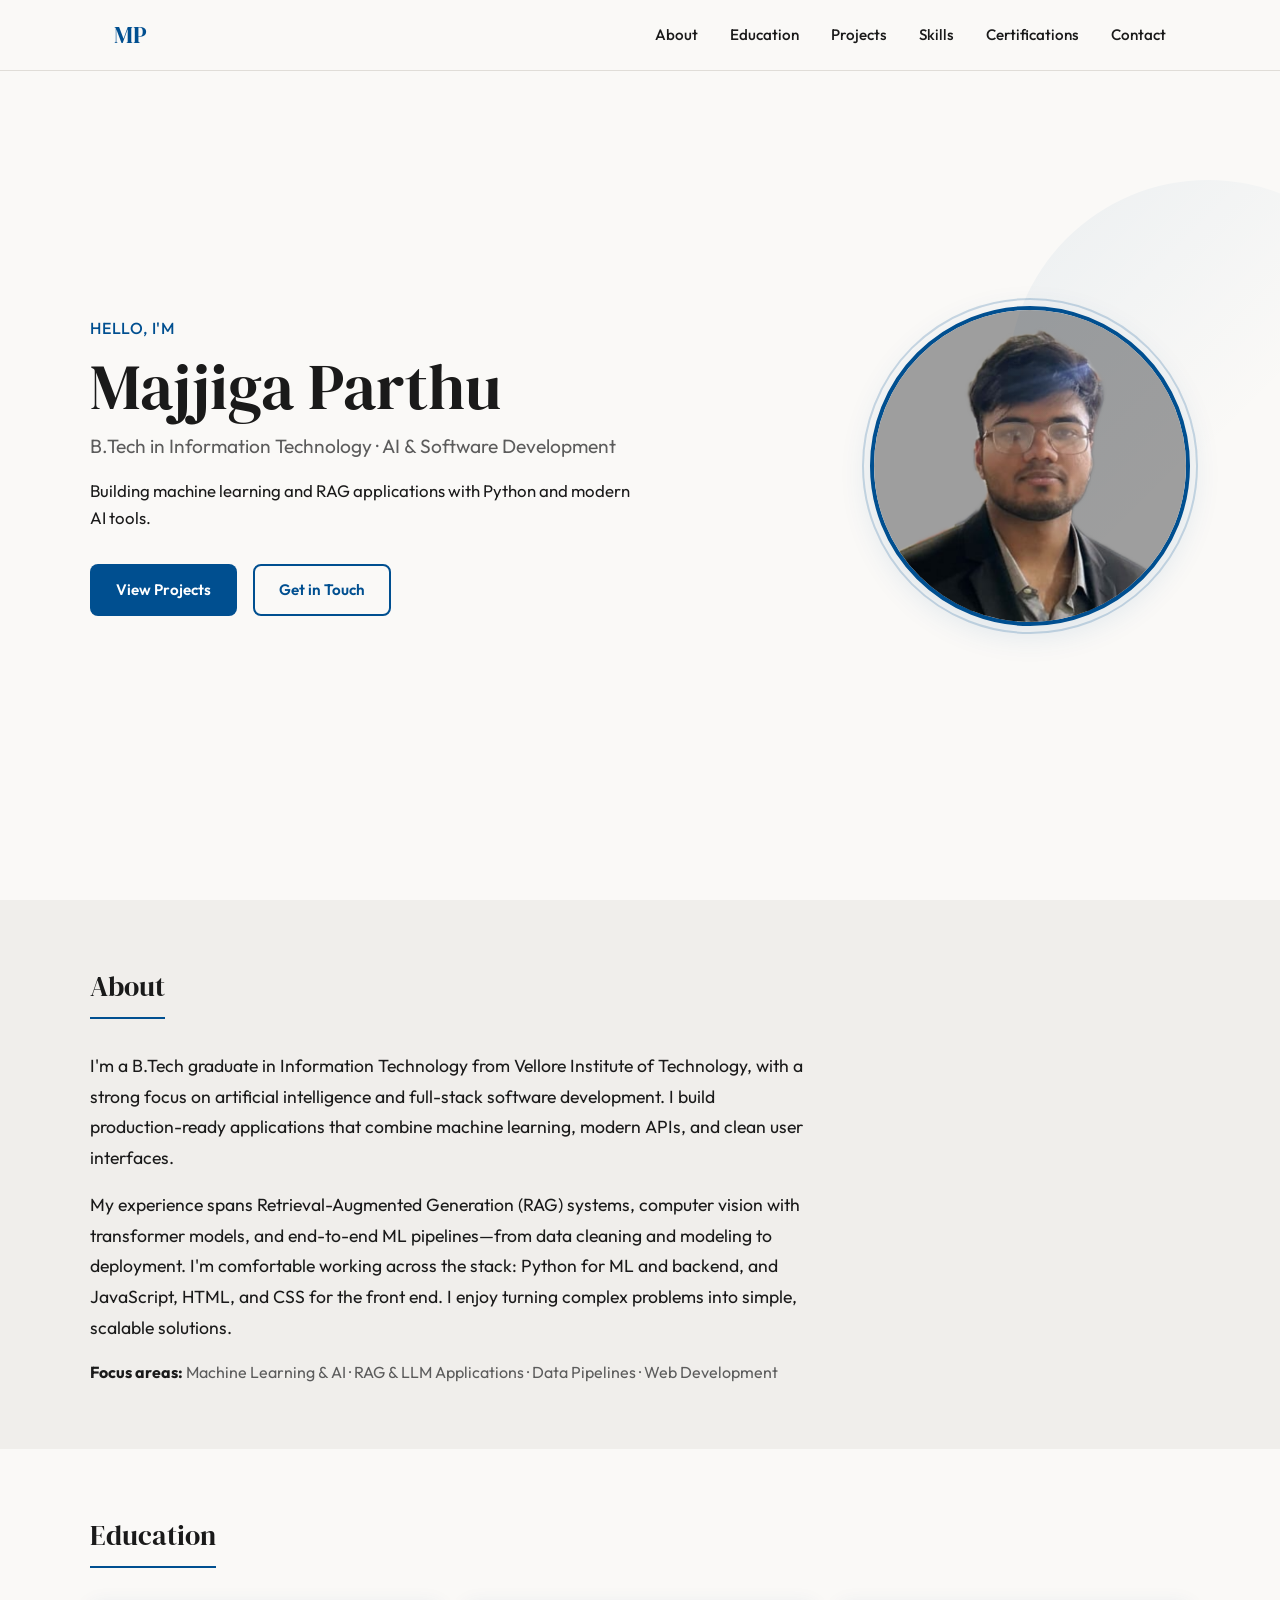
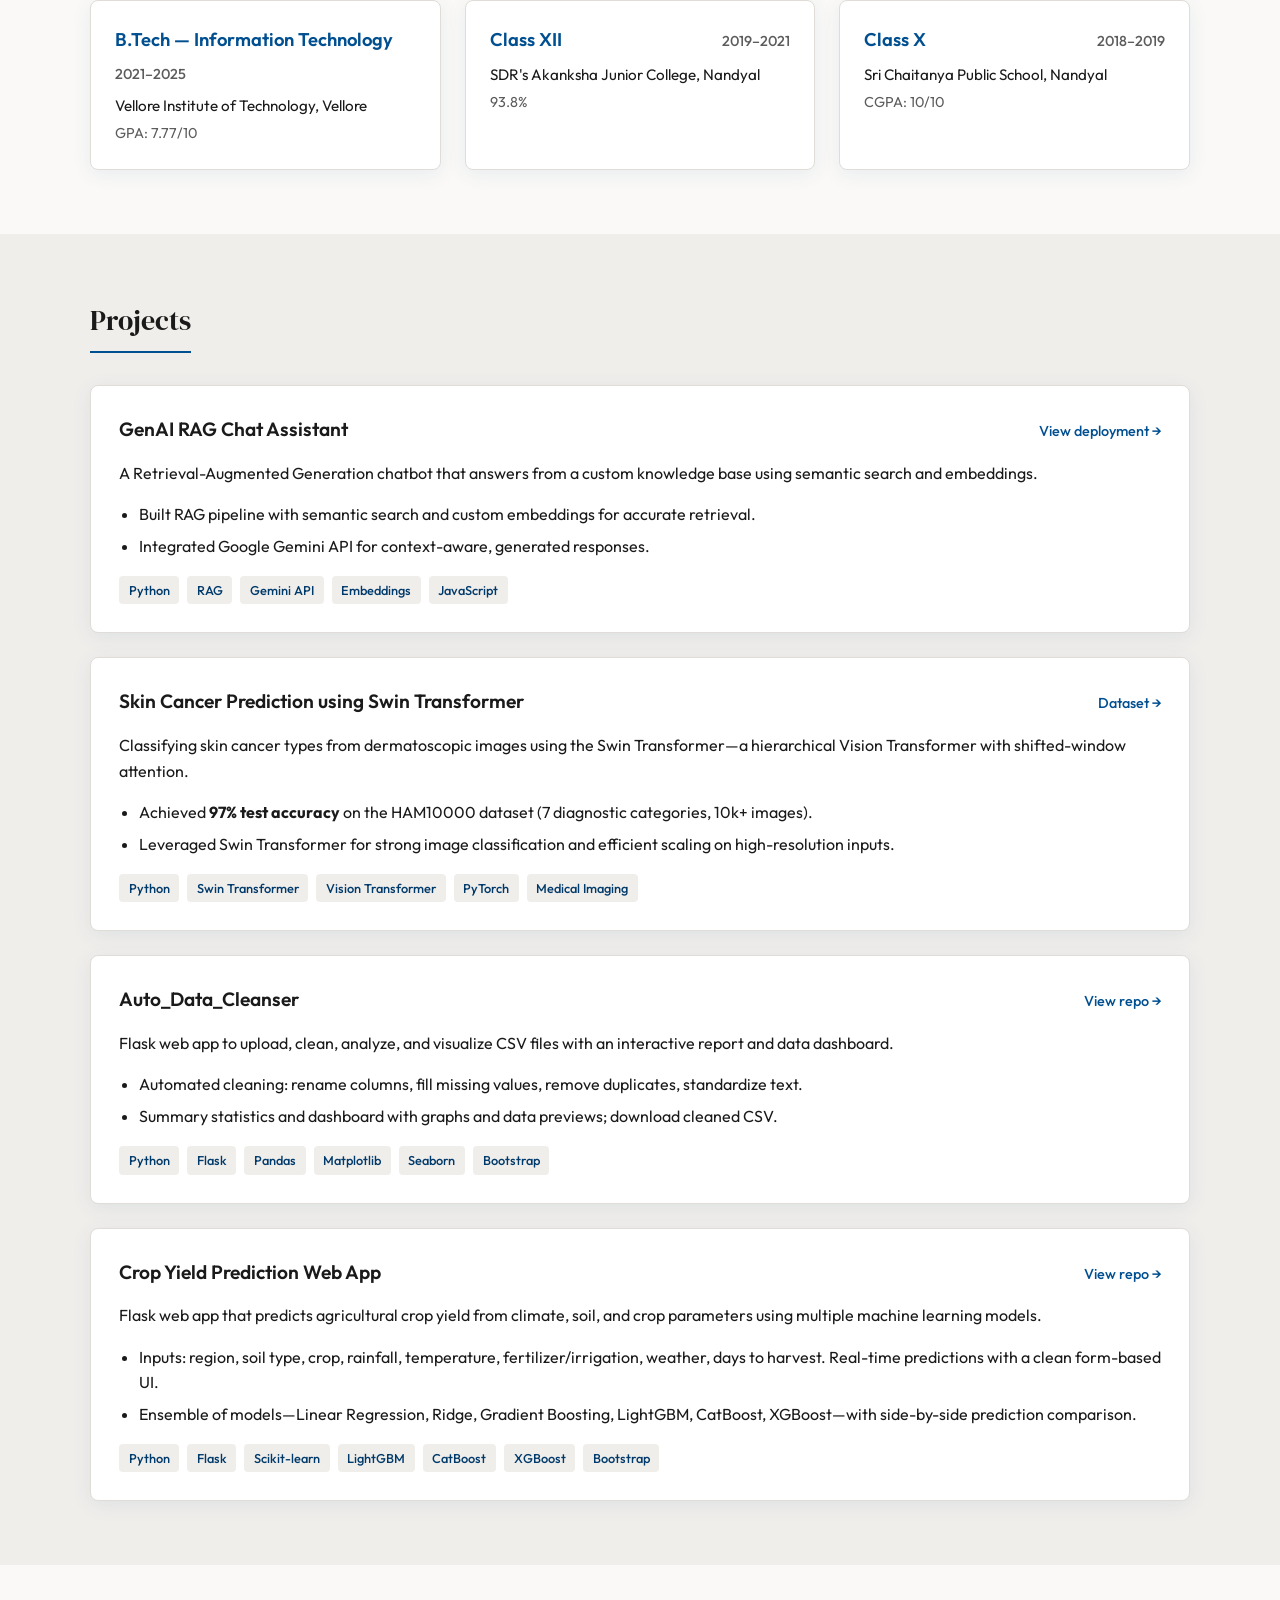
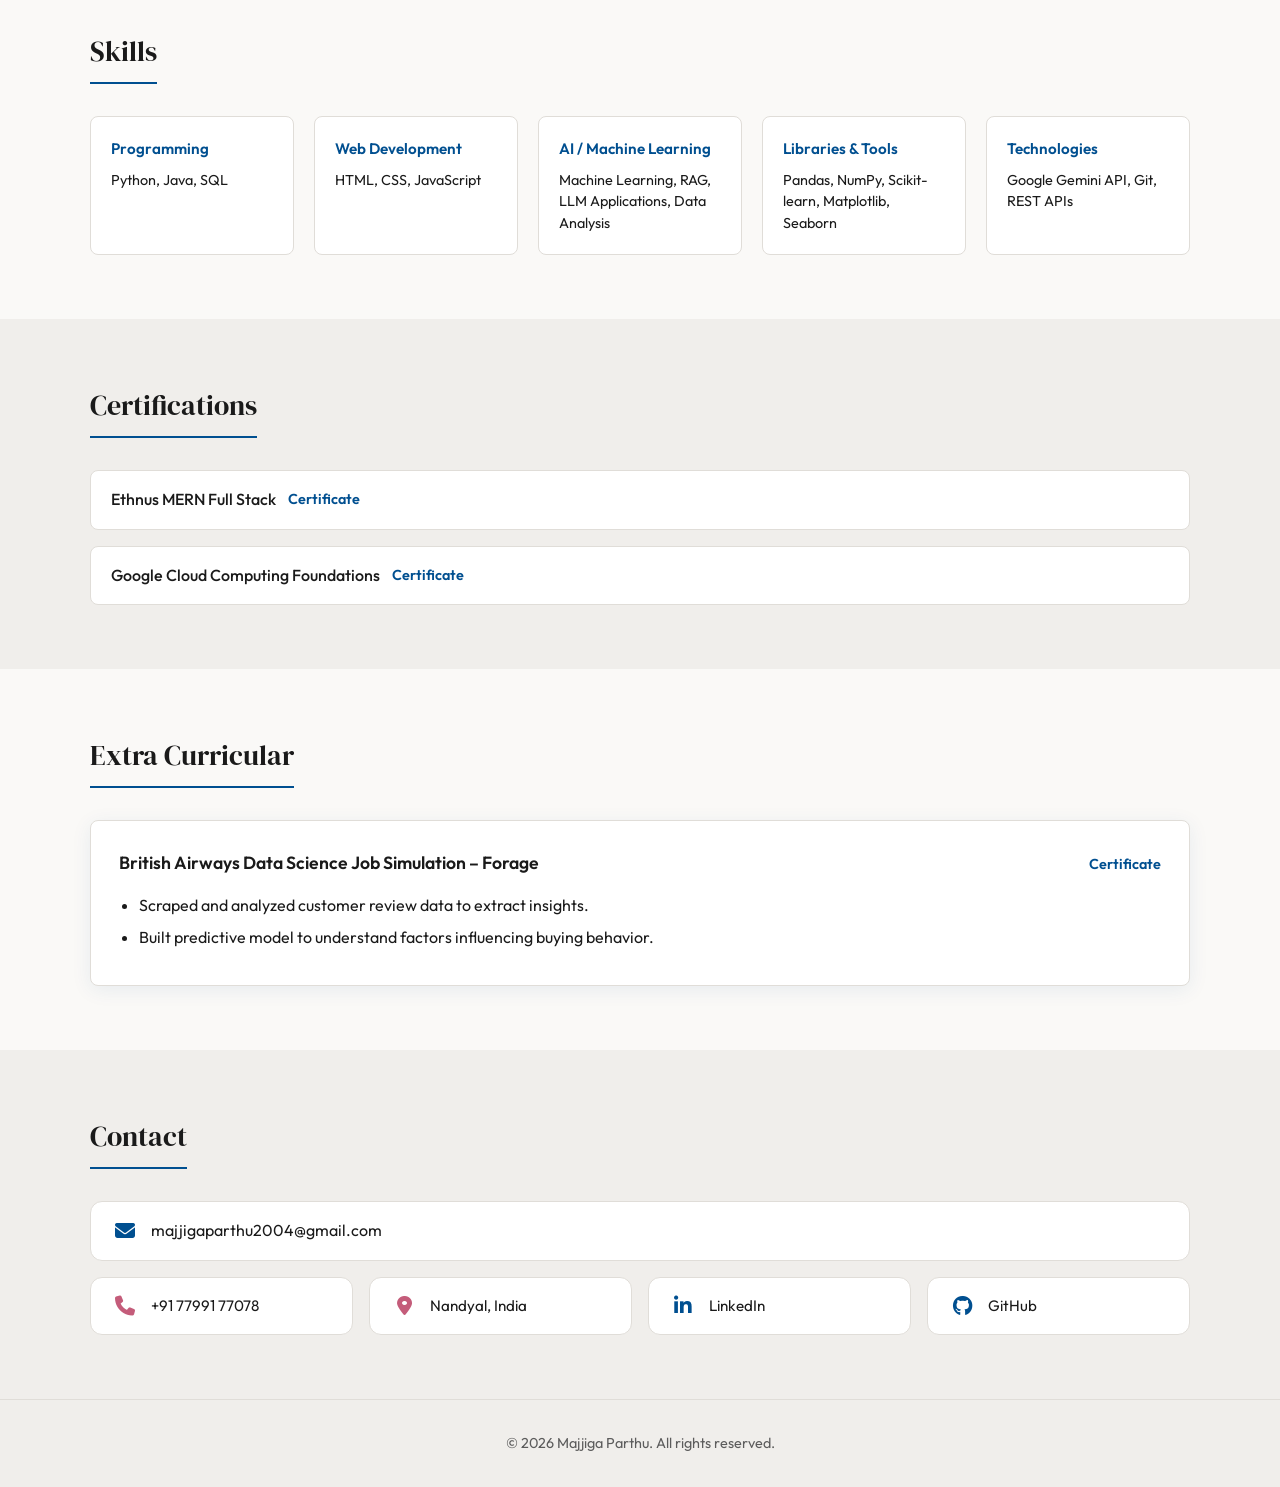
==== commit a35c3287: "commit" ====
--- a/index.html
+++ b/index.html
@@ -30,14 +30,19 @@
 
   <main>
     <section id="hero" class="hero">
-      <div class="hero-content">
-        <p class="hero-greeting">Hello, I'm</p>
-        <h1 class="hero-title">Majjiga Parthu</h1>
-        <p class="hero-tagline">B.Tech in Information Technology · AI & Software Development</p>
-        <p class="hero-summary">Building machine learning and RAG applications with Python and modern AI tools.</p>
-        <div class="hero-cta">
-          <a href="#projects" class="btn btn-primary">View Projects</a>
-          <a href="#contact" class="btn btn-outline">Get in Touch</a>
+      <div class="hero-inner">
+        <div class="hero-content">
+          <p class="hero-greeting">Hello, I'm</p>
+          <h1 class="hero-title">Majjiga Parthu</h1>
+          <p class="hero-tagline">B.Tech in Information Technology · AI & Software Development</p>
+          <p class="hero-summary">Building machine learning and RAG applications with Python and modern AI tools.</p>
+          <div class="hero-cta">
+            <a href="#projects" class="btn btn-primary">View Projects</a>
+            <a href="#contact" class="btn btn-outline">Get in Touch</a>
+          </div>
+        </div>
+        <div class="hero-photo-wrap">
+          <img src="assets/photo.png" alt="Majjiga Parthu" class="hero-photo" width="320" height="320">
         </div>
       </div>
       <div class="hero-accent"></div>
--- a/styles.css
+++ b/styles.css
@@ -117,10 +117,19 @@
   overflow: hidden;
 }
 
-.hero-content {
+.hero-inner {
   max-width: 1100px;
   margin: 0 auto;
   width: 100%;
+  display: flex;
+  align-items: center;
+  gap: 3rem;
+  flex-wrap: wrap;
+}
+
+.hero-content {
+  flex: 1 1 320px;
+  min-width: 0;
 }
 
 .hero-greeting {
@@ -191,6 +200,59 @@
 .btn-outline:hover {
   background: var(--primary);
   color: #fff;
+}
+
+.hero-photo-wrap {
+  flex-shrink: 0;
+  position: relative;
+}
+
+.hero-photo {
+  width: 280px;
+  height: 280px;
+  object-fit: cover;
+  border-radius: 50%;
+  border: 4px solid var(--primary);
+  box-shadow: var(--shadow-hover);
+  display: block;
+  background: var(--bg-alt);
+}
+
+.hero-photo-wrap::before {
+  content: "";
+  position: absolute;
+  inset: -8px;
+  border-radius: 50%;
+  border: 2px solid rgba(0, 79, 144, 0.2);
+  pointer-events: none;
+}
+
+@media (min-width: 900px) {
+  .hero-photo {
+    width: 320px;
+    height: 320px;
+  }
+}
+
+@media (max-width: 768px) {
+  .hero-inner {
+    flex-direction: column-reverse;
+    gap: 2rem;
+    text-align: center;
+  }
+
+  .hero-summary {
+    max-width: none;
+  }
+
+  .hero-cta {
+    justify-content: center;
+  }
+
+  .hero-photo {
+    width: 220px;
+    height: 220px;
+  }
 }
 
 .hero-accent {
